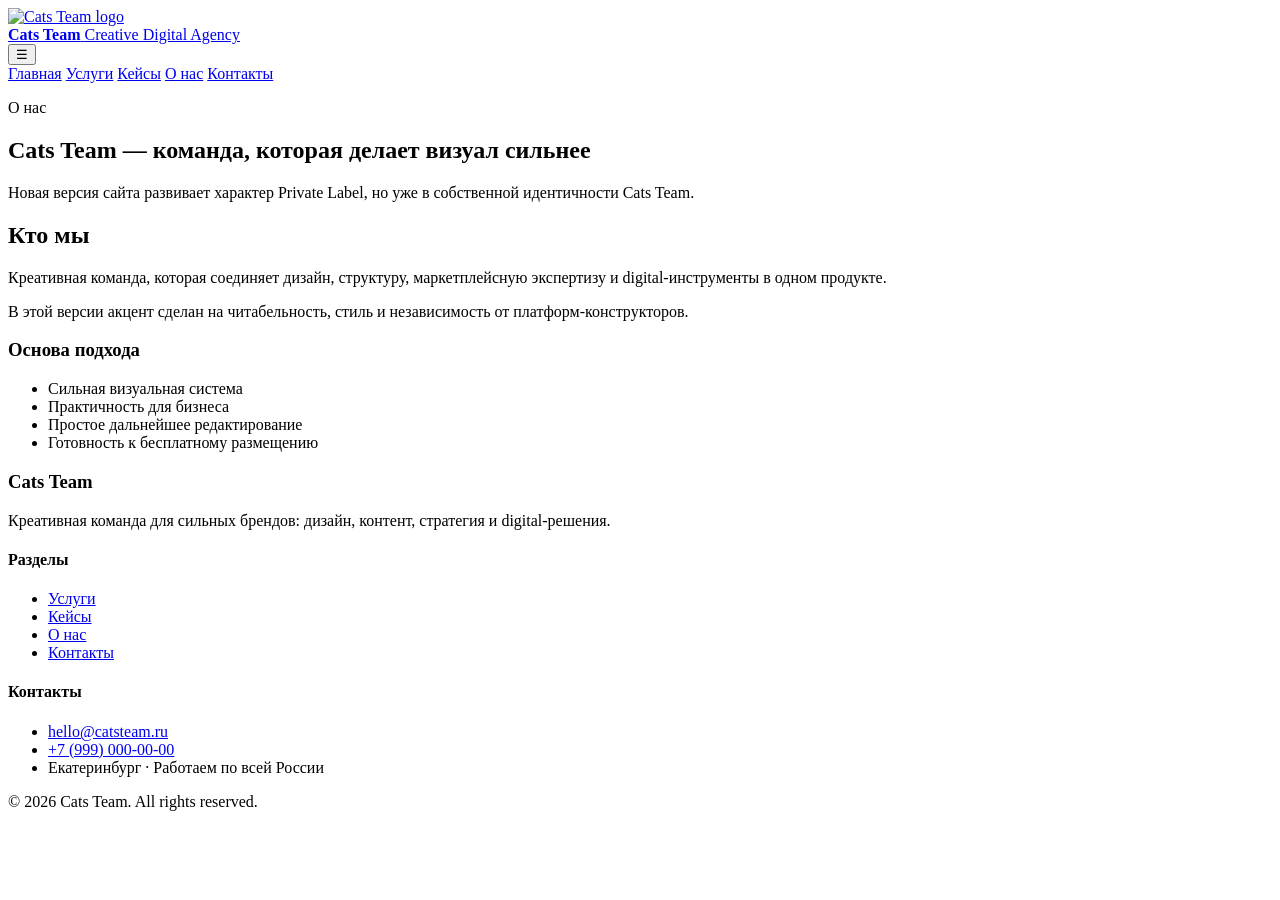
==== about.html @ 74c3e42e "Add files via upload" ====
<!doctype html>
<html lang="ru">
<head>
  <meta charset="UTF-8">
  <meta name="viewport" content="width=device-width, initial-scale=1">
  <title>О нас — Cats Team</title>
  <meta name="description" content="О команде Cats Team.">
  <meta name="theme-color" content="#1b1d20">
  <link rel="stylesheet" href="css/styles.css">
</head>
<body><header class="site-header">
  <div class="container header-row">
    <a class="brand" href="index.html">
      <img src="assets/cats-team-logo.png" alt="Cats Team logo">
      <div class="brand-text">
        <strong>Cats Team</strong>
        <span>Creative Digital Agency</span>
      </div>
    </a>
    <button class="menu-toggle" aria-label="Открыть меню" aria-expanded="false">☰</button>
    <nav class="site-nav">
      <a href="index.html">Главная</a>
      <a href="services.html">Услуги</a>
      <a href="cases.html">Кейсы</a>
      <a href="about.html">О нас</a>
      <a href="contacts.html">Контакты</a>
    </nav>
  </div>
</header>
<main class="inner-page">
  <section class="page-hero"><div class="container"><p class="eyebrow">О нас</p><h1>Cats Team — команда, которая делает визуал сильнее</h1><p class="lead narrow">Новая версия сайта развивает характер Private Label, но уже в собственной идентичности Cats Team.</p></div></section>
  <section class="section"><div class="container two-col about-grid">
    <div><h2>Кто мы</h2><p>Креативная команда, которая соединяет дизайн, структуру, маркетплейсную экспертизу и digital-инструменты в одном продукте.</p><p>В этой версии акцент сделан на читабельность, стиль и независимость от платформ-конструкторов.</p></div>
    <div class="glass note-box"><h3>Основа подхода</h3><ul><li>Сильная визуальная система</li><li>Практичность для бизнеса</li><li>Простое дальнейшее редактирование</li><li>Готовность к бесплатному размещению</li></ul></div>
  </div></section>
</main>
<footer class="site-footer">
  <div class="container footer-grid">
    <div>
      <h3>Cats Team</h3>
      <p>Креативная команда для сильных брендов: дизайн, контент, стратегия и digital-решения.</p>
    </div>
    <div>
      <h4>Разделы</h4>
      <ul>
        <li><a href="services.html">Услуги</a></li>
        <li><a href="cases.html">Кейсы</a></li>
        <li><a href="about.html">О нас</a></li>
        <li><a href="contacts.html">Контакты</a></li>
      </ul>
    </div>
    <div>
      <h4>Контакты</h4>
      <ul>
        <li><a href="mailto:hello@catsteam.ru">hello@catsteam.ru</a></li>
        <li><a href="tel:+79990000000">+7 (999) 000-00-00</a></li>
        <li>Екатеринбург · Работаем по всей России</li>
      </ul>
    </div>
  </div>
  <div class="container footer-bottom">© 2026 Cats Team. All rights reserved.</div>
</footer><script src="js/site.js"></script>
</body>
</html>
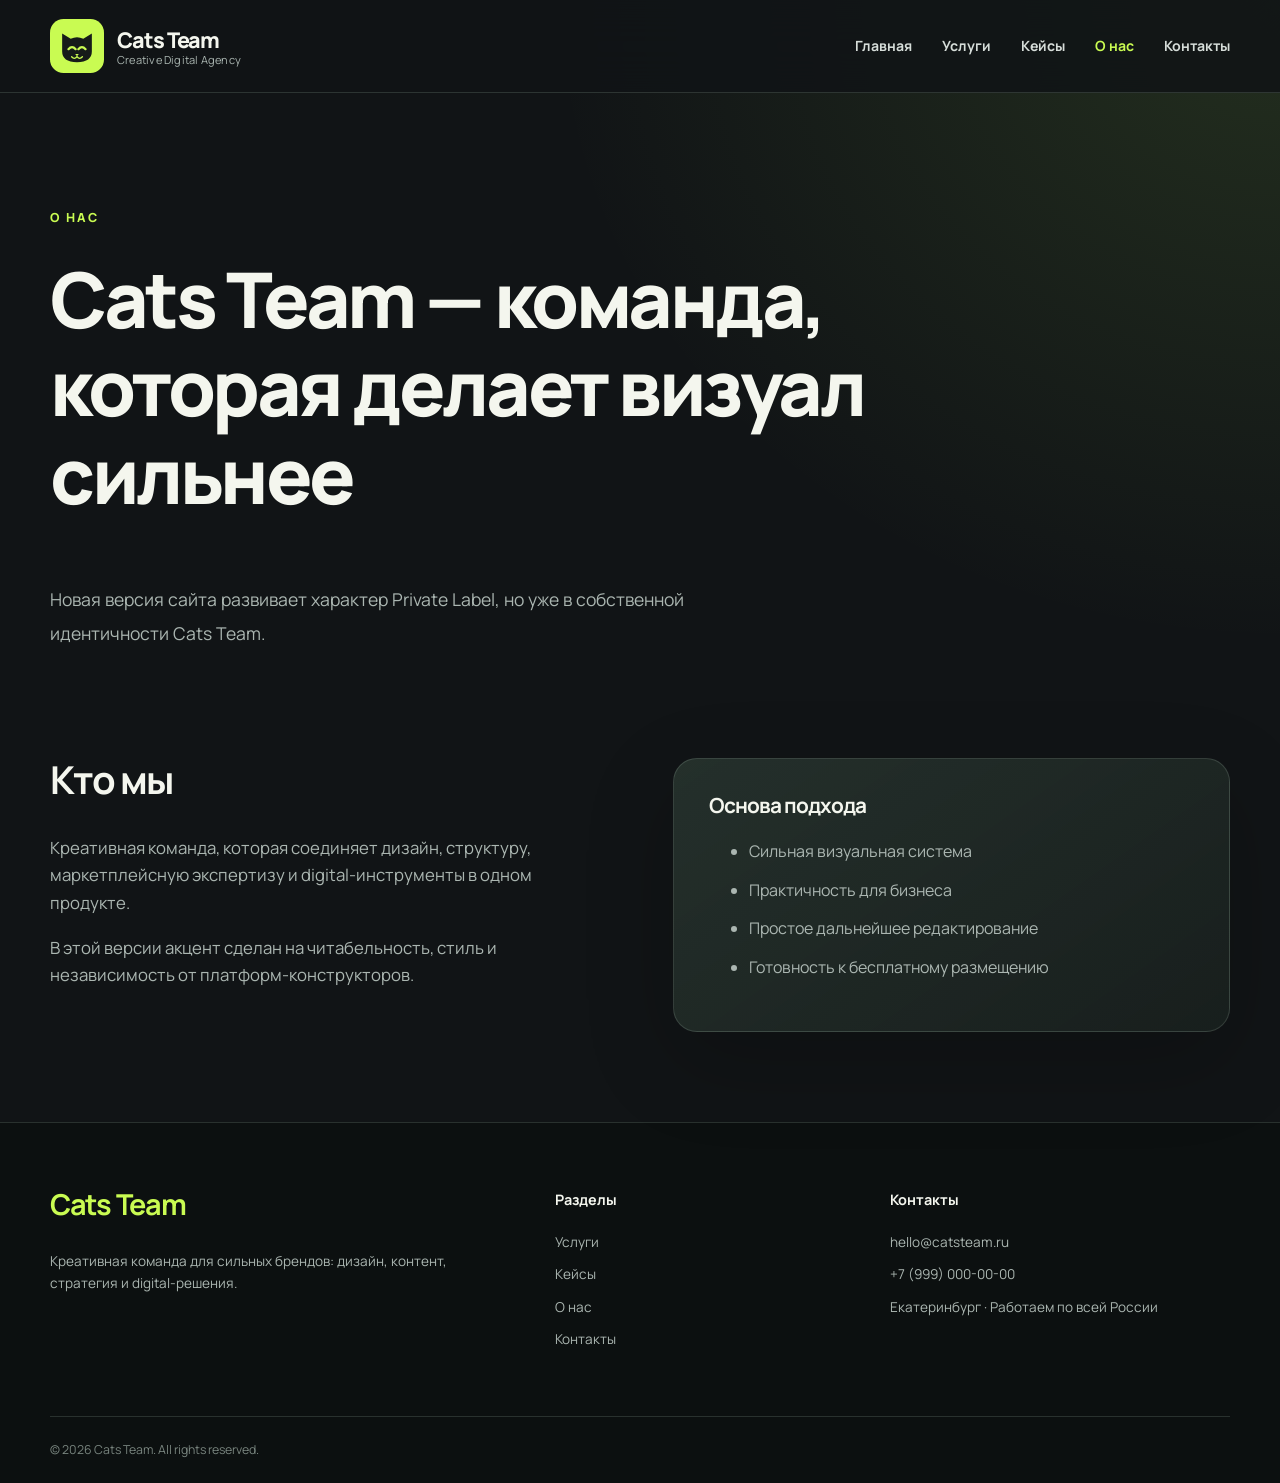
==== commit e7720edd: "Fix missing logo asset reference on about.html" ====
--- a/about.html
+++ b/about.html
@@ -11,7 +11,7 @@
 <body><header class="site-header">
   <div class="container header-row">
     <a class="brand" href="index.html">
-      <img src="assets/cats-team-logo.png" alt="Cats Team logo">
+      <img src="assets/cats-team-logo.svg" alt="Cats Team logo">
       <div class="brand-text">
         <strong>Cats Team</strong>
         <span>Creative Digital Agency</span>
--- a/css/styles.css
+++ b/css/styles.css
@@ -0,0 +1,11 @@
+@import url('https://fonts.googleapis.com/css2?family=Manrope:wght@400;500;600;700;800&display=swap');
+:root{--bg:#111416;--bg2:#191e1e;--panel:#212828;--line:rgba(215,245,226,.14);--lime:#c9fb52;--white:#f4f6ee;--muted:#abb6b1;--radius:24px}
+*{box-sizing:border-box}html{scroll-behavior:smooth}body{margin:0;color:var(--white);background:var(--bg);font-family:Manrope,Arial,sans-serif;line-height:1.65}body:before{content:"";position:absolute;z-index:-1;top:0;right:0;width:62vw;height:700px;pointer-events:none;background:radial-gradient(ellipse at top right,rgba(158,228,89,.13),transparent 65%)}
+a{color:inherit;text-decoration:none}button{font:inherit}img{max-width:100%;display:block}.container{width:min(1180px,calc(100% - 48px));margin-inline:auto}h1,h2,h3,h4,p{margin-top:0}h1,h2,h3{line-height:1.15;letter-spacing:-.045em}h1{font-size:clamp(3rem,6vw,5.75rem);font-weight:800}h2{font-size:clamp(2rem,3.8vw,3.3rem)}h3{font-size:1.3rem}p{color:var(--muted)}
+.site-header{position:sticky;z-index:50;top:0;background:rgba(17,20,22,.87);backdrop-filter:blur(22px);border-bottom:1px solid var(--line)}.header-row{display:flex;align-items:center;justify-content:space-between;gap:24px;min-height:92px}.brand{display:flex;align-items:center;gap:13px;flex-shrink:0}.brand img{height:54px;width:54px;object-fit:contain}.brand-text{display:flex;flex-direction:column;line-height:1.25}.brand-text strong{font-size:1.35rem;font-weight:800;letter-spacing:-.05em}.brand-text span{font-size:.69rem;color:var(--muted);letter-spacing:.02em}.site-nav{display:flex;gap:30px;align-items:center}.site-nav a{font-size:.88rem;font-weight:700;color:#d6ddd9;transition:color .2s}.site-nav a:hover,.site-nav a[aria-current=page]{color:var(--lime)}.menu-toggle{display:none;color:var(--white);background:var(--panel);border:1px solid var(--line);border-radius:12px;padding:7px 14px;cursor:pointer}
+.hero{padding:125px 0 110px}.hero-grid{display:grid;grid-template-columns:minmax(0,1.15fr) minmax(310px,.85fr);align-items:center;gap:68px}.eyebrow{text-transform:uppercase;color:var(--lime);font-size:.78rem;font-weight:800;letter-spacing:.16em;margin-bottom:26px}.hero h1{max-width:760px;margin-bottom:28px}.hero h1 span{color:var(--lime)}.lead{font-size:1.1rem;max-width:680px;line-height:1.9}.hero-actions{display:flex;gap:12px;flex-wrap:wrap;margin-top:36px}.btn{display:inline-flex;align-items:center;justify-content:center;min-height:52px;border-radius:13px;padding:12px 24px;font-size:.86rem;font-weight:800;transition:transform .2s,background .2s}.btn:hover{transform:translateY(-2px)}.btn-primary{background:var(--lime);color:#121713}.btn-secondary{border:1px solid var(--line);background:rgba(255,255,255,.04)}.glass{background:linear-gradient(145deg,rgba(48,64,56,.64),rgba(25,32,30,.9));border:1px solid var(--line);box-shadow:0 30px 90px rgba(0,0,0,.2);border-radius:var(--radius)}.hero-card{padding:33px}.stat{position:relative;padding:22px 0 25px 65px;border-bottom:1px solid var(--line)}.stat:last-child{border:0;padding-bottom:8px}.stat span{position:absolute;left:0;top:24px;color:var(--lime);font-weight:800;font-size:.95rem}.stat strong{display:block;font-size:1.42rem;letter-spacing:-.04em}.stat p{font-size:.86rem;margin:7px 0 0}
+.section{padding:90px 0}.section-head{margin-bottom:38px}.section-head .eyebrow{margin-bottom:14px}.cards-grid{display:grid;grid-template-columns:repeat(4,minmax(0,1fr));gap:18px}.card,.case-card,.service-item{min-height:230px;padding:30px;background:var(--bg2);border:1px solid var(--line);border-radius:20px;transition:border-color .2s,transform .2s}.card:hover,.case-card:hover,.service-item:hover{border-color:rgba(201,251,82,.46);transform:translateY(-4px)}.card h3,.case-card h3{margin-bottom:16px}.card p,.case-card p{font-size:.9rem;margin:0}.band{background:#1c2420;border-block:1px solid var(--line)}.two-col{display:grid;grid-template-columns:1fr 1fr;gap:65px;align-items:start}.two-col p{font-size:1.05rem}.case-card{display:flex;flex-direction:column;justify-content:end;min-height:290px;background:linear-gradient(145deg,#293728,#1b2422)}.case-card span{font-size:.74rem;color:var(--lime);font-weight:800;text-transform:uppercase;letter-spacing:.12em;margin-bottom:auto}.case-card.large{min-height:340px}.section:has(.case-card) .cards-grid{grid-template-columns:repeat(3,minmax(0,1fr))}
+.site-footer{border-top:1px solid var(--line);background:#0c1010;padding-top:65px}.footer-grid{display:grid;grid-template-columns:1.6fr 1fr 1.2fr;gap:52px}.footer-grid h3{color:var(--lime);font-size:1.8rem}.footer-grid h4{font-size:.9rem}.footer-grid p,.footer-grid li{font-size:.85rem}.footer-grid ul{padding:0;margin:0;list-style:none}.footer-grid li{margin:10px 0;color:var(--muted)}.footer-grid a:hover{color:var(--lime)}.footer-bottom{border-top:1px solid var(--line);margin-top:55px;padding:23px 0;color:#78847e;font-size:.77rem}
+.page-hero{padding:115px 0 60px}.page-hero h1{max-width:1050px}.narrow{max-width:710px}.inner-page .section{padding-top:30px;min-height:330px}.service-list{display:grid;grid-template-columns:repeat(3,1fr);gap:18px}.service-item{min-height:200px}.service-item h2{font-size:1.5rem}.about-grid h2{font-size:2.4rem}.note-box{padding:35px}.note-box li{margin:12px 0;color:var(--muted)}.contact-grid{display:grid;grid-template-columns:1fr 1fr;gap:20px}.contact-box{padding:38px}.contact-box h2{font-size:2rem}
+@media(max-width:1000px){.hero-grid{gap:35px}.cards-grid{grid-template-columns:repeat(2,1fr)}.section:has(.case-card) .cards-grid,.service-list{grid-template-columns:repeat(2,1fr)}}@media(max-width:720px){.container{width:min(100% - 32px,1180px)}.header-row{min-height:76px}.brand img{width:45px;height:45px}.menu-toggle{display:block}.site-nav{display:none;position:absolute;top:75px;left:0;right:0;flex-direction:column;align-items:stretch;gap:0;padding:12px 16px 20px;background:#151a19;border-bottom:1px solid var(--line)}.site-nav.is-open{display:flex}.site-nav a{padding:12px 8px}.hero{padding:65px 0}.hero-grid,.two-col,.footer-grid,.contact-grid{grid-template-columns:1fr;gap:28px}.hero h1{font-size:clamp(2.75rem,10vw,4.4rem)}.hero-card{padding:24px}.section{padding:55px 0}.cards-grid,.section:has(.case-card) .cards-grid,.service-list{grid-template-columns:1fr}.card,.case-card{min-height:195px}.page-hero{padding:65px 0 30px}.footer-grid{gap:30px}.footer-bottom{margin-top:32px}}
+@media(prefers-reduced-motion:reduce){*,*:before,*:after{scroll-behavior:auto!important;transition:none!important}}
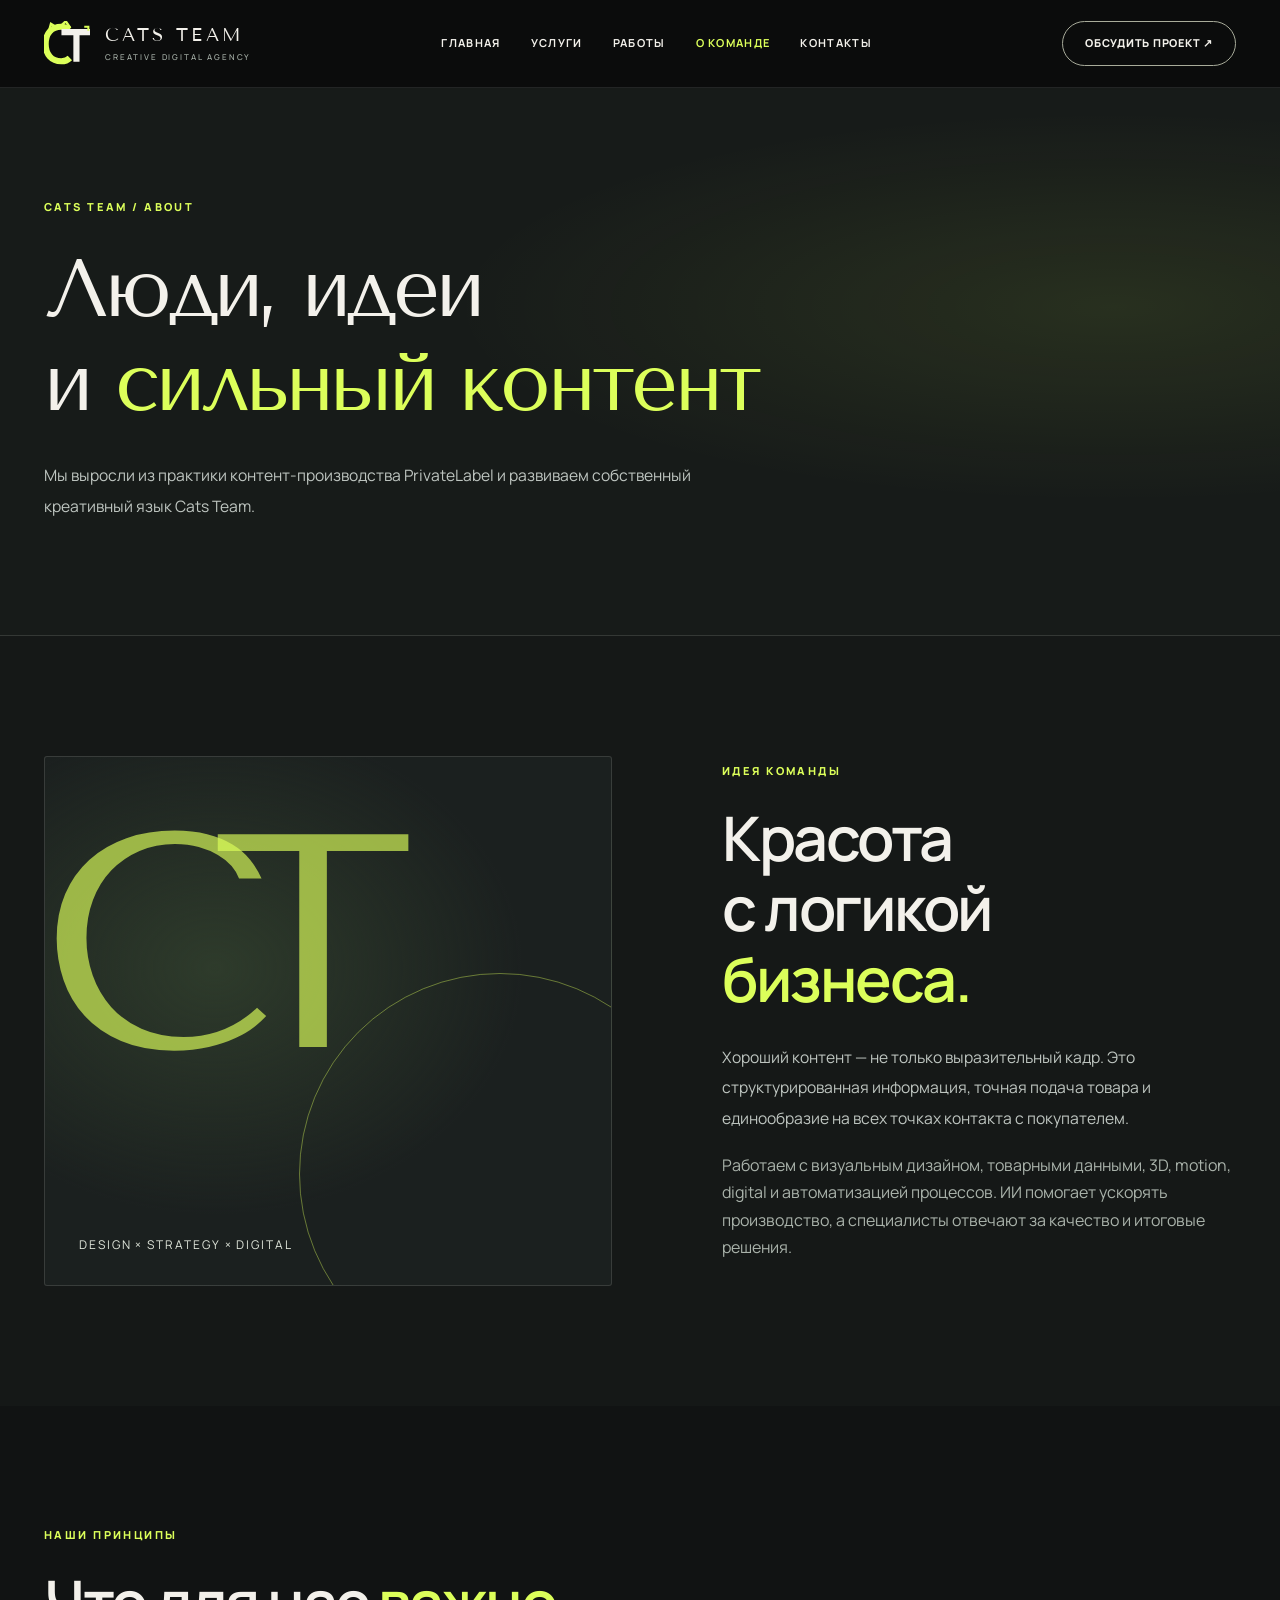
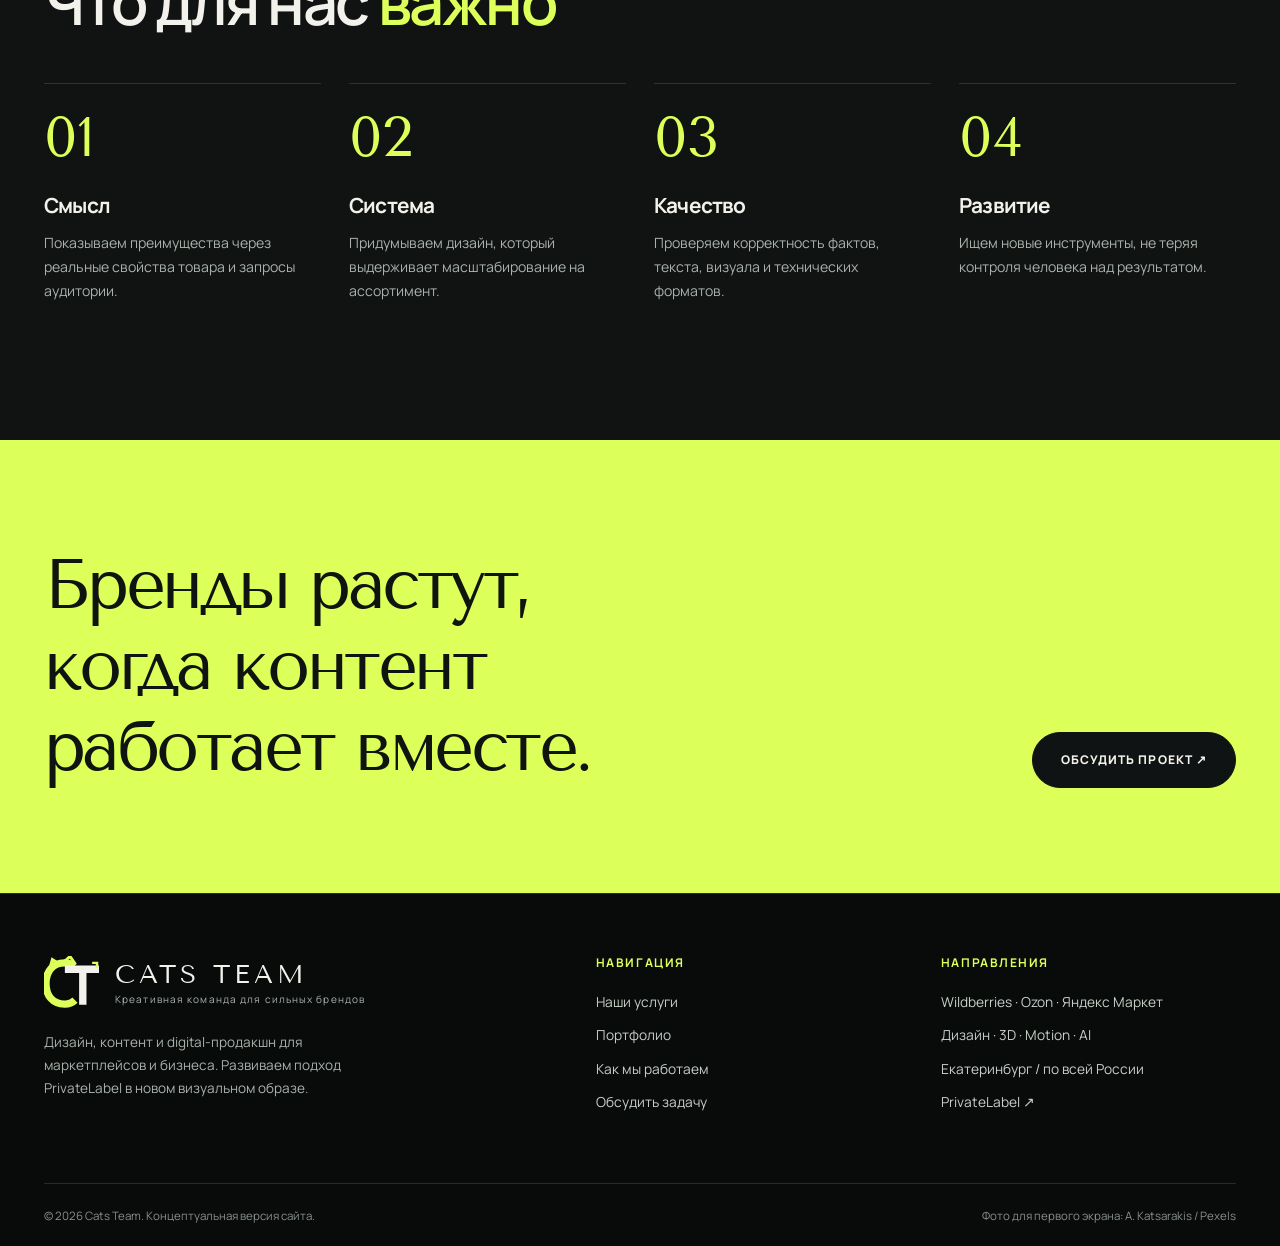
==== commit a72fff48: "Expand Cats Team site: about.html with full services and portfolio" ====
--- a/about.html
+++ b/about.html
@@ -1,64 +1,22 @@
 <!doctype html>
-<html lang="ru">
-<head>
-  <meta charset="UTF-8">
-  <meta name="viewport" content="width=device-width, initial-scale=1">
-  <title>О нас — Cats Team</title>
-  <meta name="description" content="О команде Cats Team.">
-  <meta name="theme-color" content="#1b1d20">
-  <link rel="stylesheet" href="css/styles.css">
-</head>
-<body><header class="site-header">
-  <div class="container header-row">
-    <a class="brand" href="index.html">
-      <img src="assets/cats-team-logo.svg" alt="Cats Team logo">
-      <div class="brand-text">
-        <strong>Cats Team</strong>
-        <span>Creative Digital Agency</span>
-      </div>
-    </a>
-    <button class="menu-toggle" aria-label="Открыть меню" aria-expanded="false">☰</button>
-    <nav class="site-nav">
-      <a href="index.html">Главная</a>
-      <a href="services.html">Услуги</a>
-      <a href="cases.html">Кейсы</a>
-      <a href="about.html">О нас</a>
-      <a href="contacts.html">Контакты</a>
-    </nav>
-  </div>
-</header>
-<main class="inner-page">
-  <section class="page-hero"><div class="container"><p class="eyebrow">О нас</p><h1>Cats Team — команда, которая делает визуал сильнее</h1><p class="lead narrow">Новая версия сайта развивает характер Private Label, но уже в собственной идентичности Cats Team.</p></div></section>
-  <section class="section"><div class="container two-col about-grid">
-    <div><h2>Кто мы</h2><p>Креативная команда, которая соединяет дизайн, структуру, маркетплейсную экспертизу и digital-инструменты в одном продукте.</p><p>В этой версии акцент сделан на читабельность, стиль и независимость от платформ-конструкторов.</p></div>
-    <div class="glass note-box"><h3>Основа подхода</h3><ul><li>Сильная визуальная система</li><li>Практичность для бизнеса</li><li>Простое дальнейшее редактирование</li><li>Готовность к бесплатному размещению</li></ul></div>
-  </div></section>
-</main>
-<footer class="site-footer">
-  <div class="container footer-grid">
-    <div>
-      <h3>Cats Team</h3>
-      <p>Креативная команда для сильных брендов: дизайн, контент, стратегия и digital-решения.</p>
-    </div>
-    <div>
-      <h4>Разделы</h4>
-      <ul>
-        <li><a href="services.html">Услуги</a></li>
-        <li><a href="cases.html">Кейсы</a></li>
-        <li><a href="about.html">О нас</a></li>
-        <li><a href="contacts.html">Контакты</a></li>
-      </ul>
-    </div>
-    <div>
-      <h4>Контакты</h4>
-      <ul>
-        <li><a href="mailto:hello@catsteam.ru">hello@catsteam.ru</a></li>
-        <li><a href="tel:+79990000000">+7 (999) 000-00-00</a></li>
-        <li>Екатеринбург · Работаем по всей России</li>
-      </ul>
-    </div>
-  </div>
-  <div class="container footer-bottom">© 2026 Cats Team. All rights reserved.</div>
-</footer><script src="js/site.js"></script>
-</body>
-</html>+<html lang="ru"><head>
+<meta charset="UTF-8"><meta name="viewport" content="width=device-width, initial-scale=1">
+<title>О команде — Cats Team</title><meta name="description" content="Cats Team — креативная команда, развивающая опыт PrivateLabel в дизайне, digital и контент-производстве.">
+<meta name="theme-color" content="#111313"><meta property="og:type" content="website">
+<link rel="icon" href="assets/ct-favicon.svg" type="image/svg+xml"><link rel="stylesheet" href="css/styles.css?v=3">
+</head><body>
+<a class="skip-link" href="#main">К основному содержимому</a>
+<header class="site-header"><div class="container header-inner">
+<a class="brand" href="index.html" aria-label="Cats Team — на главную"><img src="assets/ct-mark.svg" alt=""><span class="brand-word">Cats Team<small>Creative Digital Agency</small></span></a>
+<nav class="site-nav" aria-label="Главное меню"><a href="index.html">Главная</a><a href="services.html">Услуги</a><a href="cases.html">Работы</a><a href="about.html" aria-current="page">О команде</a><a href="contacts.html">Контакты</a></nav>
+<a class="header-contact" href="contacts.html#brief">Обсудить проект ↗</a>
+<button class="menu-toggle" type="button" aria-label="Открыть меню" aria-expanded="false">☰</button>
+</div></header>
+<main id="main" class="inner-page"><section class="page-hero"><div class="container"><p class="eyebrow">Cats Team / About</p><h1>Люди, идеи<br>и <span class="text-lime">сильный контент</span></h1><p class="lead">Мы выросли из практики контент-производства PrivateLabel и развиваем собственный креативный язык Cats Team.</p></div></section><section class="section intro"><div class="container intro-grid"><div class="intro-visual"><div class="intro-monogram">CT</div><div class="stamp">Design × Strategy × Digital</div></div><div><p class="eyebrow">Идея команды</p><h2>Красота<br>с логикой<br><span class="text-lime">бизнеса.</span></h2><p class="lead">Хороший контент — не только выразительный кадр. Это структурированная информация, точная подача товара и единообразие на всех точках контакта с покупателем.</p><p>Работаем с визуальным дизайном, товарными данными, 3D, motion, digital и автоматизацией процессов. ИИ помогает ускорять производство, а специалисты отвечают за качество и итоговые решения.</p></div></div></section><section class="section"><div class="container"><p class="eyebrow">Наши принципы</p><h2 style="margin-bottom:45px">Что для нас <span class="text-lime">важно</span></h2><div class="process-grid"><div class="process-step"><span class="step-no">01</span><h3>Смысл</h3><p>Показываем преимущества через реальные свойства товара и запросы аудитории.</p></div><div class="process-step"><span class="step-no">02</span><h3>Система</h3><p>Придумываем дизайн, который выдерживает масштабирование на ассортимент.</p></div><div class="process-step"><span class="step-no">03</span><h3>Качество</h3><p>Проверяем корректность фактов, текста, визуала и технических форматов.</p></div><div class="process-step"><span class="step-no">04</span><h3>Развитие</h3><p>Ищем новые инструменты, не теряя контроля человека над результатом.</p></div></div></div></section><section class="quote-band"><div class="container"><div><h2>Бренды растут,<br>когда контент<br>работает вместе.</h2></div><div><a class="btn btn-dark" href="contacts.html#brief">Обсудить проект ↗</a></div></div></section></main>
+<footer class="site-footer"><div class="container">
+<div class="footer-grid">
+<div><a class="footer-brand" href="index.html"><img src="assets/ct-mark.svg" alt=""><span><strong>Cats Team</strong><small>Креативная команда для сильных брендов</small></span></a><p>Дизайн, контент и digital-продакшн для маркетплейсов и бизнеса. Развиваем подход PrivateLabel в новом визуальном образе.</p></div>
+<div><h4>Навигация</h4><ul><li><a href="services.html">Наши услуги</a></li><li><a href="cases.html">Портфолио</a></li><li><a href="about.html">Как мы работаем</a></li><li><a href="contacts.html#brief">Обсудить задачу</a></li></ul></div>
+<div><h4>Направления</h4><ul><li>Wildberries · Ozon · Яндекс Маркет</li><li>Дизайн · 3D · Motion · AI</li><li>Екатеринбург / по всей России</li><li><a href="https://privatelabel.ru/" target="_blank" rel="noopener noreferrer">PrivateLabel ↗</a></li></ul></div>
+</div><div class="footer-bottom"><span>© 2026 Cats Team. Концептуальная версия сайта.</span><span>Фото для первого экрана: <a href="https://www.pexels.com/photo/portrait-of-a-black-cat-9304589/" target="_blank" rel="noopener noreferrer">A. Katsarakis / Pexels</a></span></div>
+</div></footer><script src="js/site.js?v=3" defer></script></body></html>
--- a/css/styles.css
+++ b/css/styles.css
@@ -1,11 +1,18 @@
-@import url('https://fonts.googleapis.com/css2?family=Manrope:wght@400;500;600;700;800&display=swap');
-:root{--bg:#111416;--bg2:#191e1e;--panel:#212828;--line:rgba(215,245,226,.14);--lime:#c9fb52;--white:#f4f6ee;--muted:#abb6b1;--radius:24px}
-*{box-sizing:border-box}html{scroll-behavior:smooth}body{margin:0;color:var(--white);background:var(--bg);font-family:Manrope,Arial,sans-serif;line-height:1.65}body:before{content:"";position:absolute;z-index:-1;top:0;right:0;width:62vw;height:700px;pointer-events:none;background:radial-gradient(ellipse at top right,rgba(158,228,89,.13),transparent 65%)}
-a{color:inherit;text-decoration:none}button{font:inherit}img{max-width:100%;display:block}.container{width:min(1180px,calc(100% - 48px));margin-inline:auto}h1,h2,h3,h4,p{margin-top:0}h1,h2,h3{line-height:1.15;letter-spacing:-.045em}h1{font-size:clamp(3rem,6vw,5.75rem);font-weight:800}h2{font-size:clamp(2rem,3.8vw,3.3rem)}h3{font-size:1.3rem}p{color:var(--muted)}
-.site-header{position:sticky;z-index:50;top:0;background:rgba(17,20,22,.87);backdrop-filter:blur(22px);border-bottom:1px solid var(--line)}.header-row{display:flex;align-items:center;justify-content:space-between;gap:24px;min-height:92px}.brand{display:flex;align-items:center;gap:13px;flex-shrink:0}.brand img{height:54px;width:54px;object-fit:contain}.brand-text{display:flex;flex-direction:column;line-height:1.25}.brand-text strong{font-size:1.35rem;font-weight:800;letter-spacing:-.05em}.brand-text span{font-size:.69rem;color:var(--muted);letter-spacing:.02em}.site-nav{display:flex;gap:30px;align-items:center}.site-nav a{font-size:.88rem;font-weight:700;color:#d6ddd9;transition:color .2s}.site-nav a:hover,.site-nav a[aria-current=page]{color:var(--lime)}.menu-toggle{display:none;color:var(--white);background:var(--panel);border:1px solid var(--line);border-radius:12px;padding:7px 14px;cursor:pointer}
-.hero{padding:125px 0 110px}.hero-grid{display:grid;grid-template-columns:minmax(0,1.15fr) minmax(310px,.85fr);align-items:center;gap:68px}.eyebrow{text-transform:uppercase;color:var(--lime);font-size:.78rem;font-weight:800;letter-spacing:.16em;margin-bottom:26px}.hero h1{max-width:760px;margin-bottom:28px}.hero h1 span{color:var(--lime)}.lead{font-size:1.1rem;max-width:680px;line-height:1.9}.hero-actions{display:flex;gap:12px;flex-wrap:wrap;margin-top:36px}.btn{display:inline-flex;align-items:center;justify-content:center;min-height:52px;border-radius:13px;padding:12px 24px;font-size:.86rem;font-weight:800;transition:transform .2s,background .2s}.btn:hover{transform:translateY(-2px)}.btn-primary{background:var(--lime);color:#121713}.btn-secondary{border:1px solid var(--line);background:rgba(255,255,255,.04)}.glass{background:linear-gradient(145deg,rgba(48,64,56,.64),rgba(25,32,30,.9));border:1px solid var(--line);box-shadow:0 30px 90px rgba(0,0,0,.2);border-radius:var(--radius)}.hero-card{padding:33px}.stat{position:relative;padding:22px 0 25px 65px;border-bottom:1px solid var(--line)}.stat:last-child{border:0;padding-bottom:8px}.stat span{position:absolute;left:0;top:24px;color:var(--lime);font-weight:800;font-size:.95rem}.stat strong{display:block;font-size:1.42rem;letter-spacing:-.04em}.stat p{font-size:.86rem;margin:7px 0 0}
-.section{padding:90px 0}.section-head{margin-bottom:38px}.section-head .eyebrow{margin-bottom:14px}.cards-grid{display:grid;grid-template-columns:repeat(4,minmax(0,1fr));gap:18px}.card,.case-card,.service-item{min-height:230px;padding:30px;background:var(--bg2);border:1px solid var(--line);border-radius:20px;transition:border-color .2s,transform .2s}.card:hover,.case-card:hover,.service-item:hover{border-color:rgba(201,251,82,.46);transform:translateY(-4px)}.card h3,.case-card h3{margin-bottom:16px}.card p,.case-card p{font-size:.9rem;margin:0}.band{background:#1c2420;border-block:1px solid var(--line)}.two-col{display:grid;grid-template-columns:1fr 1fr;gap:65px;align-items:start}.two-col p{font-size:1.05rem}.case-card{display:flex;flex-direction:column;justify-content:end;min-height:290px;background:linear-gradient(145deg,#293728,#1b2422)}.case-card span{font-size:.74rem;color:var(--lime);font-weight:800;text-transform:uppercase;letter-spacing:.12em;margin-bottom:auto}.case-card.large{min-height:340px}.section:has(.case-card) .cards-grid{grid-template-columns:repeat(3,minmax(0,1fr))}
-.site-footer{border-top:1px solid var(--line);background:#0c1010;padding-top:65px}.footer-grid{display:grid;grid-template-columns:1.6fr 1fr 1.2fr;gap:52px}.footer-grid h3{color:var(--lime);font-size:1.8rem}.footer-grid h4{font-size:.9rem}.footer-grid p,.footer-grid li{font-size:.85rem}.footer-grid ul{padding:0;margin:0;list-style:none}.footer-grid li{margin:10px 0;color:var(--muted)}.footer-grid a:hover{color:var(--lime)}.footer-bottom{border-top:1px solid var(--line);margin-top:55px;padding:23px 0;color:#78847e;font-size:.77rem}
-.page-hero{padding:115px 0 60px}.page-hero h1{max-width:1050px}.narrow{max-width:710px}.inner-page .section{padding-top:30px;min-height:330px}.service-list{display:grid;grid-template-columns:repeat(3,1fr);gap:18px}.service-item{min-height:200px}.service-item h2{font-size:1.5rem}.about-grid h2{font-size:2.4rem}.note-box{padding:35px}.note-box li{margin:12px 0;color:var(--muted)}.contact-grid{display:grid;grid-template-columns:1fr 1fr;gap:20px}.contact-box{padding:38px}.contact-box h2{font-size:2rem}
-@media(max-width:1000px){.hero-grid{gap:35px}.cards-grid{grid-template-columns:repeat(2,1fr)}.section:has(.case-card) .cards-grid,.service-list{grid-template-columns:repeat(2,1fr)}}@media(max-width:720px){.container{width:min(100% - 32px,1180px)}.header-row{min-height:76px}.brand img{width:45px;height:45px}.menu-toggle{display:block}.site-nav{display:none;position:absolute;top:75px;left:0;right:0;flex-direction:column;align-items:stretch;gap:0;padding:12px 16px 20px;background:#151a19;border-bottom:1px solid var(--line)}.site-nav.is-open{display:flex}.site-nav a{padding:12px 8px}.hero{padding:65px 0}.hero-grid,.two-col,.footer-grid,.contact-grid{grid-template-columns:1fr;gap:28px}.hero h1{font-size:clamp(2.75rem,10vw,4.4rem)}.hero-card{padding:24px}.section{padding:55px 0}.cards-grid,.section:has(.case-card) .cards-grid,.service-list{grid-template-columns:1fr}.card,.case-card{min-height:195px}.page-hero{padding:65px 0 30px}.footer-grid{gap:30px}.footer-bottom{margin-top:32px}}
-@media(prefers-reduced-motion:reduce){*,*:before,*:after{scroll-behavior:auto!important;transition:none!important}}
+
+@import url('https://fonts.googleapis.com/css2?family=Manrope:wght@400;500;600;700;800&family=Tenor+Sans&display=swap');
+:root{--bg:#111313;--bg-deep:#090b0b;--bg-soft:#1a1d1c;--panel:#1d2220;--panel2:#242a27;--text:#f3f1eb;--muted:#a9b2aa;--lime:#dcff5a;--warm:#d5c3a5;--border:rgba(243,241,235,.13);--wide:1330px;--radius:20px}
+*{box-sizing:border-box}html{scroll-behavior:smooth}body{margin:0;background:var(--bg);color:var(--text);font:400 16px/1.7 Manrope,Arial,sans-serif;-webkit-font-smoothing:antialiased}body.lock-scroll{overflow:hidden}a{color:inherit;text-decoration:none}button,input,textarea,select{font:inherit}button{cursor:pointer}img,svg{max-width:100%}img{display:block}p{margin:0 0 1.2em;color:var(--muted)}h1,h2,h3,h4{margin:0;line-height:1.15}h1,h2,h3{letter-spacing:-.04em}h2{font-size:clamp(2.4rem,4.8vw,5.15rem);font-weight:600}h3{font-size:1.3rem}strong{font-weight:800}::selection{background:var(--lime);color:var(--bg)}:focus-visible{outline:2px solid var(--lime);outline-offset:4px}.container{width:min(var(--wide),calc(100% - 88px));margin:0 auto}.skip-link{position:absolute;z-index:999;left:15px;top:-100px;background:var(--lime);color:#000;padding:12px}.skip-link:focus{top:15px}.sr-only{position:absolute;width:1px;height:1px;padding:0;margin:-1px;overflow:hidden;clip:rect(0,0,0,0);white-space:nowrap;border:0}
+.site-header{height:88px;position:fixed;z-index:110;top:0;left:0;right:0;background:rgba(10,12,12,.74);border-bottom:1px solid rgba(255,255,255,.1);backdrop-filter:blur(20px)}.site-header.scrolled{background:rgba(10,12,12,.95)}.header-inner{display:flex;justify-content:space-between;gap:20px;align-items:center;height:100%}.brand{display:flex;align-items:center;gap:15px;min-width:185px}.brand img{width:46px;height:46px;object-fit:contain}.brand-word{font-family:'Tenor Sans',sans-serif;text-transform:uppercase;font-size:1.12rem;letter-spacing:.19em;line-height:1.2}.brand-word small{display:block;font:500 .5rem/1.4 Manrope,sans-serif;letter-spacing:.23em;color:var(--muted);margin-top:5px}.site-nav{display:flex;align-items:center;gap:30px}.site-nav a{font-weight:700;font-size:.69rem;text-transform:uppercase;letter-spacing:.12em;transition:color .2s}.site-nav a:hover,.site-nav a[aria-current=page]{color:var(--lime)}.header-contact{display:inline-flex;border:1px solid #a8ab9a;padding:12px 22px;border-radius:999px;align-items:center;justify-content:center;font-weight:800;font-size:.68rem;letter-spacing:.07em;text-transform:uppercase;white-space:nowrap}.header-contact:hover{background:var(--lime);color:#141714;border-color:var(--lime)}.menu-toggle{display:none;background:none;color:var(--text);border:1px solid var(--border);border-radius:50%;width:46px;height:46px;font-size:1.2rem;align-items:center;justify-content:center}
+.eyebrow,.overline{color:var(--lime);text-transform:uppercase;letter-spacing:.22em;font-size:.69rem;font-weight:800}.eyebrow{margin:0 0 22px}.lead{font-size:clamp(.98rem,1.2vw,1.2rem);line-height:1.95;color:#bec5c0}.serif-accent{font-family:'Tenor Sans',sans-serif;font-weight:400;letter-spacing:-.055em}.text-lime{color:var(--lime)}.text-warm{color:var(--warm)}.line{height:1px;background:var(--border)}.btn{border:1px solid transparent;border-radius:999px;display:inline-flex;gap:25px;justify-content:center;align-items:center;min-height:56px;padding:0 28px;font-size:.75rem;text-transform:uppercase;letter-spacing:.09em;font-weight:800;transition:transform .2s,background .2s,color .2s,border-color .2s;white-space:nowrap}.btn:hover{transform:translateY(-2px)}.btn-primary{background:var(--lime);color:#151717}.btn-primary:hover{background:#ecffa1}.btn-outline{border-color:rgba(255,255,255,.4);color:var(--text)}.btn-outline:hover{border-color:var(--lime);color:var(--lime)}.btn-dark{background:#101313;color:#f3f1eb}.arrow{font-size:1.2em}.section{padding:120px 0}.section-title-row{display:flex;justify-content:space-between;align-items:end;gap:35px;margin-bottom:52px}.section-title-row h2{max-width:830px}.section-title-row .section-text{max-width:335px;margin-bottom:0}.section-link{display:inline-flex;align-items:center;gap:20px;border-bottom:1px solid var(--lime);padding:0 0 9px;color:var(--lime);text-transform:uppercase;font-size:.72rem;letter-spacing:.1em;font-weight:800}
+.hero{min-height:790px;height:min(950px,100svh);position:relative;display:flex;align-items:center;overflow:hidden;background:linear-gradient(95deg,#090b0b 10%,#0c0e0d 50%,#111713 100%)}.hero-image{position:absolute;inset:0 0 0 39%;background-image:url('https://images.pexels.com/photos/9304589/pexels-photo-9304589.jpeg?auto=compress&cs=tinysrgb&w=1600');background-position:center 36%;background-size:cover;filter:grayscale(.75) contrast(1.08) brightness(.76);opacity:.79;transition:transform 1s ease}.hero:after{content:"";position:absolute;inset:0;background:linear-gradient(90deg,#0a0c0c 0%,#0a0c0c 32%,rgba(10,12,12,.69) 51%,rgba(10,12,12,.06) 83%),linear-gradient(0deg,#0c0e0e 0%,transparent 25%,rgba(0,0,0,.1) 78%);pointer-events:none}.hero-glow{position:absolute;right:10%;top:22%;width:440px;height:440px;border-radius:50%;background:rgba(208,242,76,.06);filter:blur(80px);z-index:1}.hero-content{position:relative;z-index:2;padding-top:90px;padding-bottom:60px;width:100%}.hero-copy{max-width:740px}.hero h1{font-family:'Tenor Sans',sans-serif;font-weight:400;font-size:clamp(3.6rem,6.1vw,6.75rem);line-height:1.17;letter-spacing:-.038em;text-transform:uppercase;margin-bottom:31px}.hero .lead{max-width:555px;color:#d7d8d2}.hero .btn-row{display:flex;gap:14px;flex-wrap:wrap;margin-top:32px}.hero-meta{position:absolute;z-index:3;bottom:43px;left:max(44px,calc((100% - var(--wide))/2));right:max(44px,calc((100% - var(--wide))/2));display:flex;justify-content:space-between;align-items:end;gap:20px;border-top:1px solid rgba(255,255,255,.24);padding-top:25px}.hero-index,.hero-meta span{font-size:.67rem;color:#aab2ad;letter-spacing:.2em;text-transform:uppercase}.hero-index b{color:var(--lime);font-size:1.13rem}.hero-carousel-controls{display:flex;align-items:center;gap:11px}.circle-btn{background:rgba(10,12,12,.5);border:1px solid rgba(255,255,255,.35);width:45px;height:45px;border-radius:50%;color:var(--text);font-size:1.22rem;display:inline-flex;align-items:center;justify-content:center}.circle-btn:hover{background:var(--lime);color:var(--bg);border-color:var(--lime)}.hero-slide{display:none;animation:fadeIn .6s ease}.hero-slide.active{display:block}.hero-slide .eyebrow{margin-bottom:25px}.hero-slide p{max-width:530px}.hero-no-image .hero-image{opacity:.26}.hero-no-image .hero-glow{background:rgba(205,255,78,.3)}@keyframes fadeIn{from{opacity:.4;transform:translateY(16px)}to{opacity:1;transform:translateY(0)}}
+.ticker{background:var(--lime);color:#111713;overflow:hidden;white-space:nowrap}.ticker-inner{display:flex;align-items:center;gap:50px;width:max-content;padding:18px 0;animation:marquee 34s linear infinite}.ticker span{font-family:'Tenor Sans',sans-serif;font-size:.92rem;letter-spacing:.15em;white-space:nowrap}.ticker b{font-size:1.1rem}.ticker:hover .ticker-inner{animation-play-state:paused}@keyframes marquee{to{transform:translateX(-50%)}}
+.intro{background:#151817}.intro-grid{display:grid;grid-template-columns:1.05fr .95fr;gap:110px;align-items:center}.intro-visual{position:relative;min-height:530px;border:1px solid var(--border);background:radial-gradient(ellipse at 30% 40%,#2e3b2b,transparent 55%),#1b201f;border-radius:3px;overflow:hidden;padding:36px}.intro-visual:after{content:"";position:absolute;width:400px;height:400px;right:-90px;bottom:-90px;border:1px solid rgba(220,255,90,.4);border-radius:50%}.intro-monogram{position:relative;z-index:1;font-family:'Tenor Sans',sans-serif;font-size:clamp(9rem,24vw,19rem);letter-spacing:-.2em;line-height:1;color:rgba(220,255,90,.66);transform:translateX(-8%)}.intro-visual .stamp{position:absolute;bottom:30px;left:34px;max-width:300px;color:#e1e7dc;z-index:2;text-transform:uppercase;font-size:.75rem;letter-spacing:.16em}.intro-grid h2{margin-bottom:27px}.feature-list{margin-top:34px;display:grid;gap:20px}.feature-item{display:flex;gap:20px;align-items:flex-start;border-top:1px solid var(--border);padding-top:20px}.feature-item b{color:var(--lime);font-size:.8rem}.feature-item p{margin:0;color:#d4d8d1;font-size:.94rem}
+.services-grid{display:grid;grid-template-columns:repeat(3,1fr);gap:1px;background:var(--border);border:1px solid var(--border)}.service-card{padding:34px;min-height:295px;background:var(--bg);position:relative;display:flex;flex-direction:column;transition:background .25s}.service-card:hover{background:#242a24}.service-card .number{font-family:'Tenor Sans';font-size:.86rem;color:var(--lime);margin-bottom:55px}.service-card h3{font-size:1.55rem;font-weight:700;margin-bottom:12px;letter-spacing:-.03em}.service-card p{font-size:.89rem;line-height:1.75;max-width:300px}.service-card .corner{position:absolute;top:30px;right:29px;color:#a6b0aa;font-size:1.4rem}.service-card .tags{font-size:.64rem;color:#c3c8c0;letter-spacing:.11em;text-transform:uppercase;margin-top:auto;padding-top:18px}.service-card.featured{background:#dcff5a;color:#141714}.service-card.featured .number,.service-card.featured .corner,.service-card.featured p,.service-card.featured .tags{color:#303c2c}
+.work{background:#1a1e1c}.filterbar{display:flex;flex-wrap:wrap;gap:10px;margin-bottom:36px}.filter-btn{border:1px solid var(--border);border-radius:999px;padding:10px 18px;background:none;color:#c8d2c8;text-transform:uppercase;font-size:.68rem;font-weight:800;letter-spacing:.09em}.filter-btn.active,.filter-btn:hover{border-color:var(--lime);background:var(--lime);color:#151815}.work-grid{display:grid;grid-template-columns:repeat(3,1fr);gap:22px}.work-card{background:#111513;border:1px solid var(--border);transition:transform .25s,border-color .25s;overflow:hidden}.work-card:hover{transform:translateY(-5px);border-color:rgba(220,255,90,.65)}.work-card[hidden]{display:none}.work-cover{height:355px;position:relative;overflow:hidden;background:#313832;display:flex;align-items:center;justify-content:center}.work-cover:after{content:"";position:absolute;inset:0;background:linear-gradient(0deg,rgba(0,0,0,.28),transparent 58%)}.work-card:nth-child(2) .work-cover{background:#293137}.work-card:nth-child(3) .work-cover{background:#36372d}.work-card:nth-child(4) .work-cover{background:#24272b}.work-card:nth-child(5) .work-cover{background:#27392b}.work-card:nth-child(6) .work-cover{background:#272d30}.work-cover .visual-word{font-family:'Tenor Sans',sans-serif;font-size:clamp(3rem,5vw,5rem);color:#f6f7f1;line-height:1;text-align:center;letter-spacing:-.1em;text-transform:uppercase;z-index:1;text-shadow:0 8px 25px rgba(0,0,0,.3)}.work-cover .mock-circle{position:absolute;width:300px;height:300px;border:1px solid rgba(220,255,90,.35);border-radius:50%;transform:translate(24%,9%)}.work-cover .mock-circle:after{content:"";position:absolute;inset:28px;border:1px solid rgba(255,255,255,.15);border-radius:50%}.work-cover .visual-small{position:absolute;z-index:2;left:24px;top:23px;font-size:.65rem;text-transform:uppercase;letter-spacing:.17em;color:#fff}.work-card .work-info{padding:25px 26px 27px}.work-card .work-info h3{font-size:1.3rem}.work-card .work-info p{font-size:.85rem;margin:10px 0 0}.work-card .work-info small{display:block;color:var(--lime);letter-spacing:.14em;font-weight:800;text-transform:uppercase;font-size:.62rem;margin-bottom:10px}.work-card .cover-alt{background:radial-gradient(circle at 30% 70%,#b1ea65,#273c26 35%,#151e16 70%)}.work-card .cover-alt .visual-word{color:#e9ffbb}.work-card .cover-web{background:linear-gradient(145deg,#242c2a,#485b4e)}.work-card .cover-web .visual-word{font-size:3rem}.mock-product{position:absolute;width:165px;height:250px;top:65px;left:calc(50% - 82px);border-radius:10px 10px 25px 25px;box-shadow:26px 22px 55px rgba(0,0,0,.45),inset 8px 0 18px rgba(255,255,255,.13);background:linear-gradient(105deg,#29332d,#5b6b61 40%,#202924 70%);transform:rotate(-12deg)}.mock-product:before{content:"";position:absolute;left:44px;right:44px;top:-17px;height:25px;border-radius:6px 6px 0 0;background:#b4b8ad}.mock-product:after{content:"CATS";position:absolute;left:24px;right:24px;top:78px;border-top:1px solid #cafa5e;border-bottom:1px solid #cafa5e;text-align:center;font-size:1.6rem;letter-spacing:.18em;color:#d9ff98;font-family:'Tenor Sans';padding:8px 0}.mock-screen{position:absolute;width:78%;height:62%;background:#111715;box-shadow:20px 20px 55px #101411;border:12px solid #353d3a;border-radius:13px;transform:rotate(-7deg)}.mock-screen:before{content:"DESIGN / SYSTEM";position:absolute;left:9%;top:24%;font-family:'Tenor Sans';font-size:clamp(1.7rem,3vw,3rem);line-height:1.15;color:#e8f6df}.mock-screen:after{content:"01 — 2026";position:absolute;bottom:15%;left:10%;font-size:.64rem;letter-spacing:.15em;color:#c7ee88}
+.process{background:#111313}.process-grid{display:grid;grid-template-columns:repeat(4,1fr);gap:28px}.process-step{padding:25px 0 0;border-top:1px solid var(--border)}.process-step .step-no{font-family:'Tenor Sans';color:var(--lime);font-size:3.5rem;line-height:1;margin-bottom:29px;display:block}.process-step h3{font-size:1.3rem;margin-bottom:14px}.process-step p{font-size:.88rem}.quote-band{padding:105px 0;background:var(--lime);color:#101410;overflow:hidden}.quote-band .container{display:flex;gap:70px;align-items:end;justify-content:space-between}.quote-band h2{max-width:940px;font-family:'Tenor Sans';font-weight:400;font-size:clamp(2.5rem,5.5vw,5.8rem);letter-spacing:-.05em}.quote-band p{color:#31392d;max-width:260px}.quote-band .btn{border:1px solid #101410}.quote-band .btn:hover{background:#101410;color:var(--lime)}.packages-grid{display:grid;grid-template-columns:repeat(3,1fr);gap:18px}.package{border:1px solid var(--border);padding:35px;min-height:350px;display:flex;flex-direction:column}.package .package-no{color:var(--lime);font-family:'Tenor Sans';font-size:1.1rem}.package h3{margin:40px 0 15px;font-size:1.9rem}.package p{font-size:.9rem}.package a{margin-top:auto;display:inline-flex;justify-content:space-between;gap:10px;align-items:center;border-top:1px solid var(--border);padding-top:17px;color:var(--lime);font-size:.75rem;font-weight:800;text-transform:uppercase}.package:hover{border-color:var(--lime)}
+.faq{background:#191d1a}.faq-grid{display:grid;grid-template-columns:.78fr 1.22fr;gap:85px}.faq-item{border-bottom:1px solid var(--border)}.faq-item:first-child{border-top:1px solid var(--border)}.faq-q{background:transparent;border:0;color:var(--text);font-size:1.05rem;text-align:left;display:flex;align-items:center;justify-content:space-between;gap:25px;padding:26px 0;width:100%;font-weight:700}.faq-q span:last-child{color:var(--lime);font-size:1.5rem;line-height:1;transition:transform .2s}.faq-q[aria-expanded=true] span:last-child{transform:rotate(45deg)}.faq-answer{display:none;padding:0 36px 25px 0;font-size:.89rem}.faq-answer.open{display:block}.faq-answer p{margin:0}.contact-section{padding:135px 0;background:radial-gradient(ellipse at 75% 40%,rgba(146,182,76,.15),transparent 50%),#101312}.contact-grid{display:grid;grid-template-columns:1fr 1fr;gap:90px}.contact-grid h2{font-family:'Tenor Sans';font-weight:400}.contact-copy p{max-width:440px}.contact-inline{display:flex;gap:12px;align-items:center;margin-top:45px;text-transform:uppercase;font-size:.68rem;letter-spacing:.14em;color:var(--lime)}.brief-form{border:1px solid var(--border);background:rgba(255,255,255,.025);padding:36px}.brief-form h3{font-size:1.45rem;margin-bottom:25px}.brief-form label{display:block;color:#ccd2cb;font-size:.7rem;font-weight:800;letter-spacing:.12em;text-transform:uppercase;margin-bottom:19px}.brief-form input,.brief-form textarea,.brief-form select{display:block;border:1px solid rgba(255,255,255,.22);background:#151a17;border-radius:3px;padding:13px 15px;color:#fff;outline:0;width:100%;margin-top:8px;font-size:.92rem;letter-spacing:normal}.brief-form textarea{min-height:110px;resize:vertical}.brief-form input:focus,.brief-form textarea:focus,.brief-form select:focus{border-color:var(--lime)}.brief-form .form-message{font-size:.8rem;margin:12px 0 0;min-height:1.5em}.brief-form .form-note{font-size:.75rem;color:#9ea99d;line-height:1.6}.brief-form .btn{width:100%}
+.site-footer{padding:62px 0 20px;background:#090b0b;border-top:1px solid var(--border)}.footer-grid{display:grid;grid-template-columns:1.7fr 1fr 1fr;gap:50px}.footer-brand{display:flex;align-items:center;gap:16px}.footer-brand img{width:55px}.footer-brand strong{font:400 1.65rem 'Tenor Sans';letter-spacing:.15em;text-transform:uppercase}.footer-brand small{display:block;font-size:.63rem;color:var(--muted);letter-spacing:.11em}.footer-grid p{max-width:360px;margin-top:20px;font-size:.85rem}.footer-grid h4{font-size:.75rem;color:var(--lime);text-transform:uppercase;letter-spacing:.13em;margin-bottom:20px}.footer-grid ul{list-style:none;padding:0;margin:0}.footer-grid li{margin-bottom:10px;font-size:.86rem;color:#c7cfc7}.footer-grid a:hover{color:var(--lime)}.footer-bottom{border-top:1px solid var(--border);margin-top:60px;padding-top:22px;display:flex;justify-content:space-between;gap:20px;flex-wrap:wrap;color:#87908a;font-size:.72rem}
+.inner-page{padding-top:88px}.page-hero{padding:110px 0 95px;background:radial-gradient(ellipse at 87% 40%,rgba(210,255,90,.09),transparent 42%),#171b19;border-bottom:1px solid var(--border)}.page-hero h1{font-family:'Tenor Sans';font-weight:400;max-width:1050px;font-size:clamp(3rem,6.4vw,6.4rem);letter-spacing:-.045em}.page-hero .lead{max-width:700px;margin-top:30px}.page-hero .eyebrow{margin-bottom:25px}.services-detail{display:grid;grid-template-columns:1fr 1fr;gap:20px}.detail-block{border:1px solid var(--border);padding:40px;min-height:290px;background:#1b201c}.detail-block .number{display:block;color:var(--lime);margin-bottom:55px;font-size:.78rem}.detail-block h2{font:600 1.75rem Manrope;letter-spacing:-.04em;margin-bottom:20px}.detail-block p{font-size:.92rem}.detail-block .chips{display:flex;flex-wrap:wrap;gap:8px}.chips span{border:1px solid var(--border);font-size:.68rem;text-transform:uppercase;letter-spacing:.06em;border-radius:40px;padding:6px 12px;color:#bac5b8}.about-stats{display:grid;grid-template-columns:repeat(3,1fr);gap:22px;margin-top:42px}.about-stat{border-top:1px solid var(--border);padding-top:26px}.about-stat b{display:block;font-size:2rem;font-family:'Tenor Sans';color:var(--lime);font-weight:400}.about-stat span{font-size:.81rem;color:var(--muted)}.inner-section{padding:90px 0}.notice{font-size:.78rem;color:#9daa9f;padding:18px 20px;border-left:2px solid var(--lime);background:#1b211d}.content-grid{display:grid;grid-template-columns:1fr 1fr;gap:70px;align-items:start}.content-grid .lead{max-width:550px}.privacy-note{font-size:.78rem;color:#a2afa4;margin-top:20px}
+@media(max-width:1150px){.site-nav{gap:17px}.header-contact{padding:10px 17px}.intro-grid{gap:55px}.hero h1{font-size:clamp(3.3rem,6.4vw,5.7rem)}}@media(max-width:900px){.container{width:calc(100% - 48px)}.site-header{height:76px}.header-inner{position:relative}.header-contact{display:none}.menu-toggle{display:flex}.site-nav{position:absolute;top:75px;left:-24px;right:-24px;display:none;flex-direction:column;align-items:stretch;gap:0;padding:18px 24px 23px;background:#111615;border:1px solid var(--border)}.site-nav.open{display:flex}.site-nav a{padding:14px 5px;font-size:.84rem}.hero{min-height:750px;height:auto}.hero-content{padding-top:170px;padding-bottom:180px}.hero-image{inset:0 0 0 25%}.hero:after{background:linear-gradient(90deg,rgba(8,10,10,.98),rgba(8,10,10,.69) 62%,rgba(8,10,10,.2)),linear-gradient(0deg,#090b0b,transparent 35%)}.intro-grid,.faq-grid,.contact-grid,.content-grid{grid-template-columns:1fr;gap:45px}.intro-visual{min-height:360px}.services-grid,.packages-grid,.work-grid{grid-template-columns:repeat(2,1fr)}.process-grid{grid-template-columns:repeat(2,1fr)}.footer-grid{grid-template-columns:1fr 1fr}.footer-grid>div:first-child{grid-column:1/-1}.quote-band .container{display:block}.quote-band p{max-width:540px;margin:25px 0}.page-hero{padding:80px 0 70px}.inner-page{padding-top:76px}}
+@media(max-width:600px){.container{width:calc(100% - 36px)}.site-nav{left:-18px;right:-18px}.brand{min-width:auto}.brand img{width:38px;height:38px}.brand-word{font-size:.9rem}.brand-word small{font-size:.42rem}.hero{min-height:760px}.hero-content{padding-top:138px;padding-bottom:210px}.hero-image{inset:0;opacity:.52;background-position:56% center}.hero:after{background:linear-gradient(90deg,rgba(8,10,10,.9),rgba(8,10,10,.48)),linear-gradient(0deg,#0c0e0d,transparent 50%)}.hero h1{font-size:clamp(2.85rem,11vw,4.3rem)}.hero-meta{bottom:28px;left:18px;right:18px;align-items:center}.hero-meta>span{display:none}.hero-index{font-size:.6rem}.hero .lead{font-size:.93rem}.hero .btn-row{gap:10px}.btn{min-height:51px;padding:0 18px;font-size:.67rem;gap:10px}.section,.contact-section{padding:76px 0}.section-title-row{display:block;margin-bottom:34px}.section-title-row .section-text{margin-top:22px}.intro-visual{min-height:290px;padding:20px}.intro-monogram{font-size:11rem}.services-grid,.packages-grid,.work-grid,.process-grid,.services-detail,.about-stats{grid-template-columns:1fr}.service-card{min-height:260px}.service-card .number{margin-bottom:37px}.work-cover{height:300px}.quote-band{padding:72px 0}.quote-band h2{font-size:2.55rem}.brief-form{padding:25px 20px}.footer-grid{grid-template-columns:1fr}.footer-grid>div:first-child{grid-column:auto}.page-hero h1{font-size:3rem}.page-hero{padding:75px 0}.detail-block{padding:26px;min-height:230px}.detail-block .number{margin-bottom:30px}.contact-grid{gap:35px}}
+@media(prefers-reduced-motion:reduce){*,*:before,*:after{animation:none!important;scroll-behavior:auto!important;transition:none!important}}
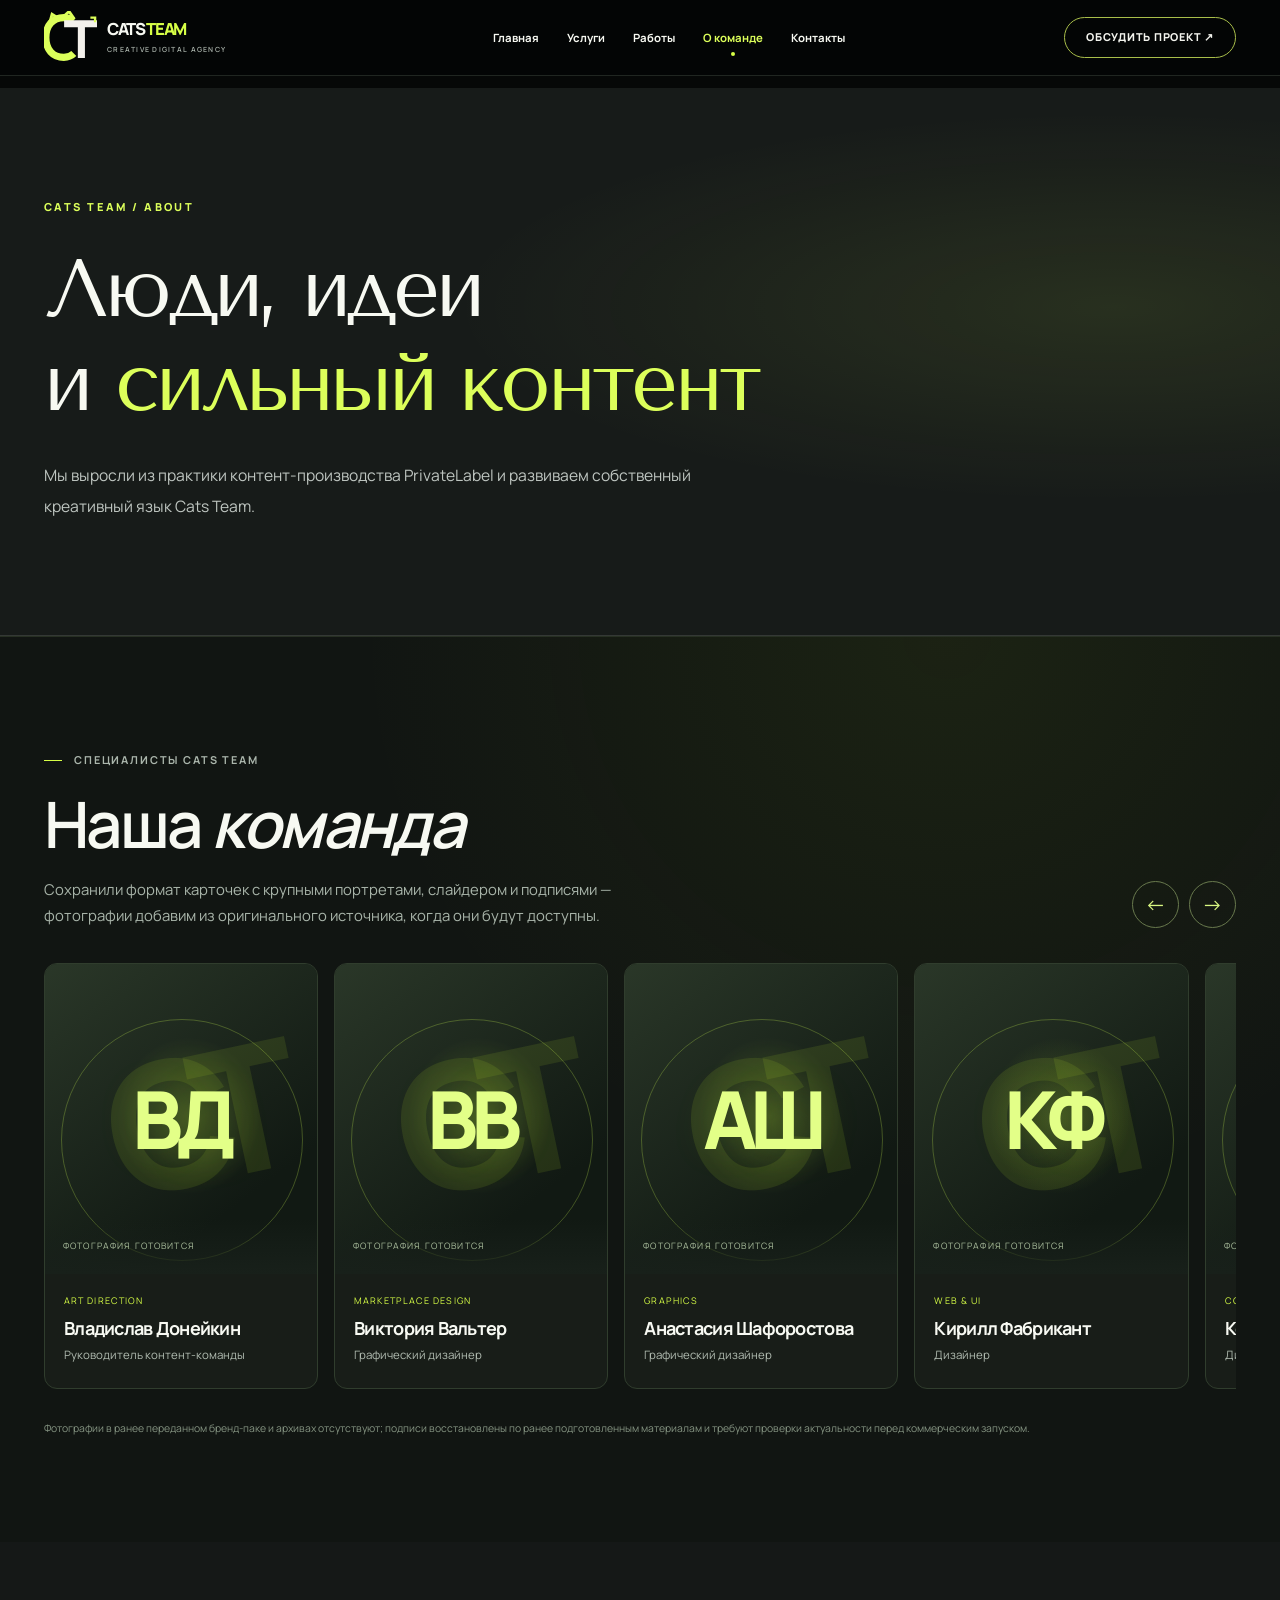
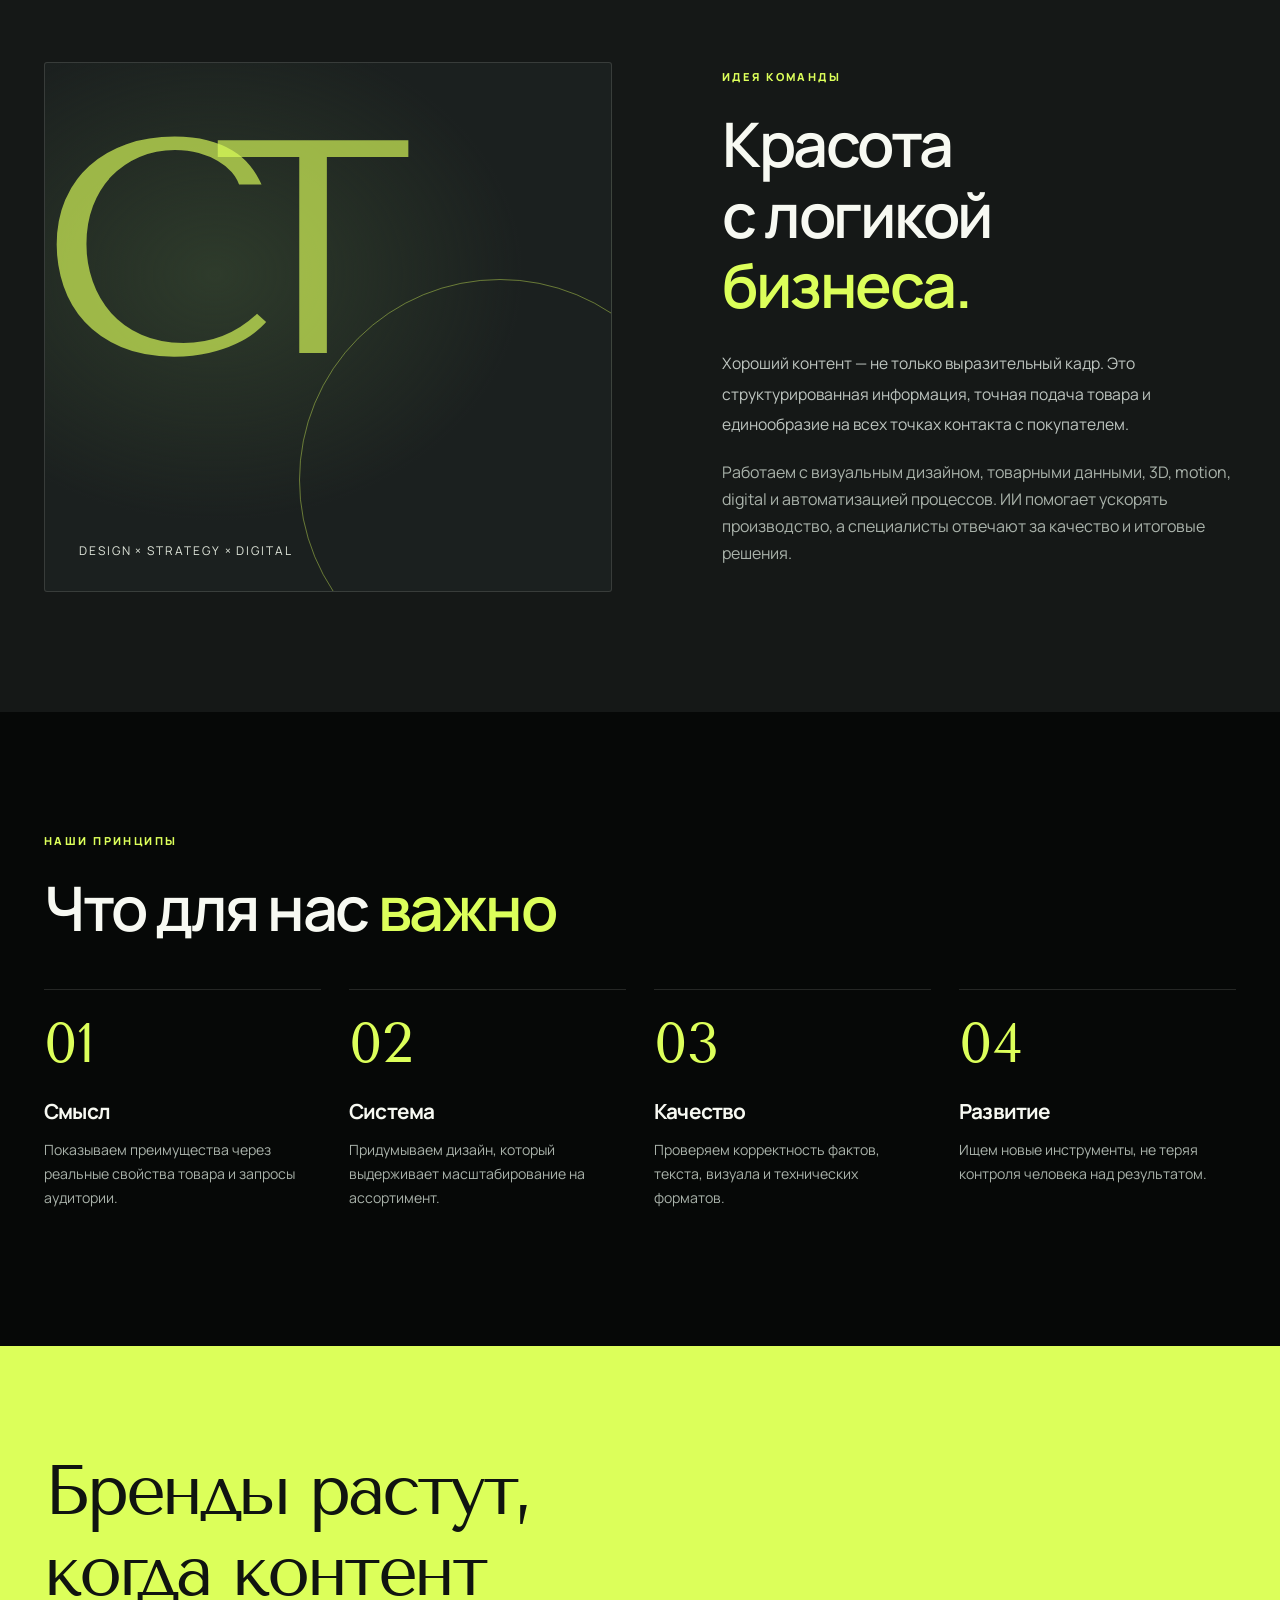
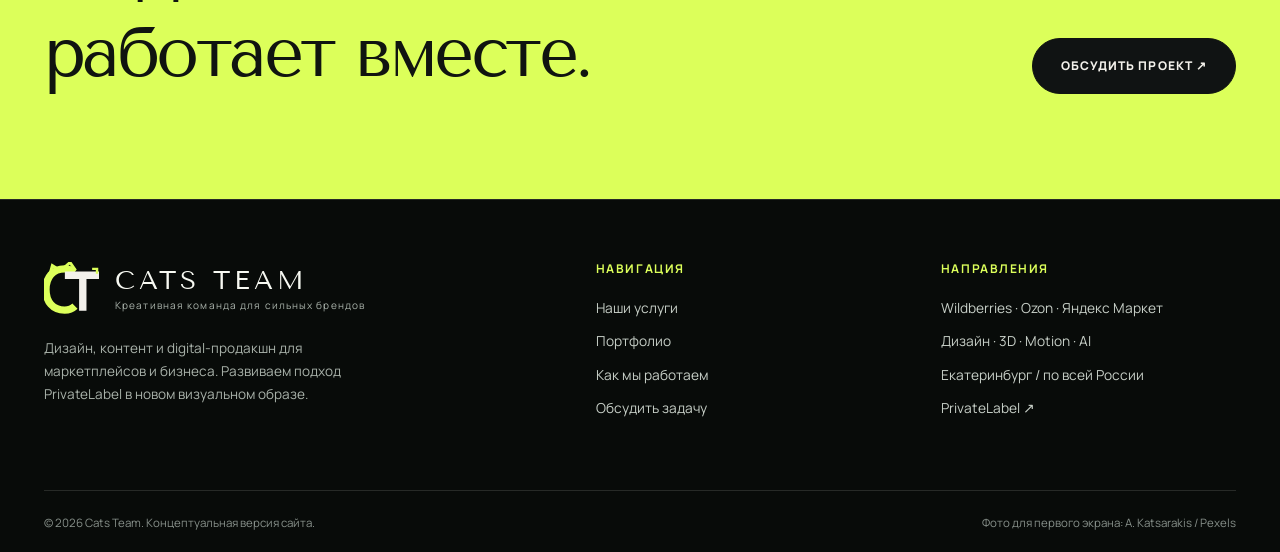
==== commit 94d29576: "Add large PrivateLabel-inspired team carousel to About page" ====
--- a/about.html
+++ b/about.html
@@ -7,12 +7,12 @@
 </head><body>
 <a class="skip-link" href="#main">К основному содержимому</a>
 <header class="site-header"><div class="container header-inner">
-<a class="brand" href="index.html" aria-label="Cats Team — на главную"><img src="assets/ct-mark.svg" alt=""><span class="brand-word">Cats Team<small>Creative Digital Agency</small></span></a>
+<a class="brand" href="index.html" aria-label="Cats Team — на главную"><img src="assets/ct-mark.svg" alt=""><span class="brand-word ref-wordmark">CATS <em>TEAM</em><small>Creative Digital Agency</small></span></a>
 <nav class="site-nav" aria-label="Главное меню"><a href="index.html">Главная</a><a href="services.html">Услуги</a><a href="cases.html">Работы</a><a href="about.html" aria-current="page">О команде</a><a href="contacts.html">Контакты</a></nav>
 <a class="header-contact" href="contacts.html#brief">Обсудить проект ↗</a>
 <button class="menu-toggle" type="button" aria-label="Открыть меню" aria-expanded="false">☰</button>
 </div></header>
-<main id="main" class="inner-page"><section class="page-hero"><div class="container"><p class="eyebrow">Cats Team / About</p><h1>Люди, идеи<br>и <span class="text-lime">сильный контент</span></h1><p class="lead">Мы выросли из практики контент-производства PrivateLabel и развиваем собственный креативный язык Cats Team.</p></div></section><section class="section intro"><div class="container intro-grid"><div class="intro-visual"><div class="intro-monogram">CT</div><div class="stamp">Design × Strategy × Digital</div></div><div><p class="eyebrow">Идея команды</p><h2>Красота<br>с логикой<br><span class="text-lime">бизнеса.</span></h2><p class="lead">Хороший контент — не только выразительный кадр. Это структурированная информация, точная подача товара и единообразие на всех точках контакта с покупателем.</p><p>Работаем с визуальным дизайном, товарными данными, 3D, motion, digital и автоматизацией процессов. ИИ помогает ускорять производство, а специалисты отвечают за качество и итоговые решения.</p></div></div></section><section class="section"><div class="container"><p class="eyebrow">Наши принципы</p><h2 style="margin-bottom:45px">Что для нас <span class="text-lime">важно</span></h2><div class="process-grid"><div class="process-step"><span class="step-no">01</span><h3>Смысл</h3><p>Показываем преимущества через реальные свойства товара и запросы аудитории.</p></div><div class="process-step"><span class="step-no">02</span><h3>Система</h3><p>Придумываем дизайн, который выдерживает масштабирование на ассортимент.</p></div><div class="process-step"><span class="step-no">03</span><h3>Качество</h3><p>Проверяем корректность фактов, текста, визуала и технических форматов.</p></div><div class="process-step"><span class="step-no">04</span><h3>Развитие</h3><p>Ищем новые инструменты, не теряя контроля человека над результатом.</p></div></div></div></section><section class="quote-band"><div class="container"><div><h2>Бренды растут,<br>когда контент<br>работает вместе.</h2></div><div><a class="btn btn-dark" href="contacts.html#brief">Обсудить проект ↗</a></div></div></section></main>
+<main id="main" class="inner-page"><section class="page-hero"><div class="container"><p class="eyebrow">Cats Team / About</p><h1>Люди, идеи<br>и <span class="text-lime">сильный контент</span></h1><p class="lead">Мы выросли из практики контент-производства PrivateLabel и развиваем собственный креативный язык Cats Team.</p></div></section><section class="ref-team-sec" id="team"><div class="container"><div class="ref-team-heading"><div><span class="ref-kicker"><i></i> Специалисты Cats Team</span><h2>Наша <em>команда</em></h2><p>Сохранили формат карточек с крупными портретами, слайдером и подписями — фотографии добавим из оригинального источника, когда они будут доступны.</p></div><div class="ref-team-controls"><button class="ref-team-arrow" type="button" data-team-left aria-label="Предыдущие сотрудники">←</button><button class="ref-team-arrow" type="button" data-team-right aria-label="Следующие сотрудники">→</button></div></div><div class="ref-team-track" id="team-track" tabindex="0"><article class="ref-person"><div class="ref-person-photo"><span class="ref-person-bg">CT</span><span class="ref-initials">ВД</span><small>Фотография готовится</small></div><div class="ref-person-caption"><small>Art Direction</small><h3>Владислав Донейкин</h3><p>Руководитель контент-команды</p></div></article><article class="ref-person"><div class="ref-person-photo"><span class="ref-person-bg">CT</span><span class="ref-initials">ВВ</span><small>Фотография готовится</small></div><div class="ref-person-caption"><small>Marketplace Design</small><h3>Виктория Вальтер</h3><p>Графический дизайнер</p></div></article><article class="ref-person"><div class="ref-person-photo"><span class="ref-person-bg">CT</span><span class="ref-initials">АШ</span><small>Фотография готовится</small></div><div class="ref-person-caption"><small>Graphics</small><h3>Анастасия Шафоростова</h3><p>Графический дизайнер</p></div></article><article class="ref-person"><div class="ref-person-photo"><span class="ref-person-bg">CT</span><span class="ref-initials">КФ</span><small>Фотография готовится</small></div><div class="ref-person-caption"><small>Web & UI</small><h3>Кирилл Фабрикант</h3><p>Дизайнер</p></div></article><article class="ref-person"><div class="ref-person-photo"><span class="ref-person-bg">CT</span><span class="ref-initials">КД</span><small>Фотография готовится</small></div><div class="ref-person-caption"><small>Concept</small><h3>Ксения Дуплева</h3><p>Дизайнер</p></div></article><article class="ref-person"><div class="ref-person-photo"><span class="ref-person-bg">CT</span><span class="ref-initials">РС</span><small>Фотография готовится</small></div><div class="ref-person-caption"><small>3D & Motion</small><h3>Руслан Свердловский</h3><p>Motion-дизайнер</p></div></article><article class="ref-person"><div class="ref-person-photo"><span class="ref-person-bg">CT</span><span class="ref-initials">ЛК</span><small>Фотография готовится</small></div><div class="ref-person-caption"><small>Design & Production</small><h3>Любовь Канны</h3><p>Графический дизайнер</p></div></article><article class="ref-person"><div class="ref-person-photo"><span class="ref-person-bg">CT</span><span class="ref-initials">ЕС</span><small>Фотография готовится</small></div><div class="ref-person-caption"><small>Catalog & Content</small><h3>Екатерина Самокатова</h3><p>Контент-менеджер</p></div></article></div><p class="ref-team-disclaimer">Фотографии в ранее переданном бренд-паке и архивах отсутствуют; подписи восстановлены по ранее подготовленным материалам и требуют проверки актуальности перед коммерческим запуском.</p></div></section><section class="section intro"><div class="container intro-grid"><div class="intro-visual"><div class="intro-monogram">CT</div><div class="stamp">Design × Strategy × Digital</div></div><div><p class="eyebrow">Идея команды</p><h2>Красота<br>с логикой<br><span class="text-lime">бизнеса.</span></h2><p class="lead">Хороший контент — не только выразительный кадр. Это структурированная информация, точная подача товара и единообразие на всех точках контакта с покупателем.</p><p>Работаем с визуальным дизайном, товарными данными, 3D, motion, digital и автоматизацией процессов. ИИ помогает ускорять производство, а специалисты отвечают за качество и итоговые решения.</p></div></div></section><section class="section"><div class="container"><p class="eyebrow">Наши принципы</p><h2 style="margin-bottom:45px">Что для нас <span class="text-lime">важно</span></h2><div class="process-grid"><div class="process-step"><span class="step-no">01</span><h3>Смысл</h3><p>Показываем преимущества через реальные свойства товара и запросы аудитории.</p></div><div class="process-step"><span class="step-no">02</span><h3>Система</h3><p>Придумываем дизайн, который выдерживает масштабирование на ассортимент.</p></div><div class="process-step"><span class="step-no">03</span><h3>Качество</h3><p>Проверяем корректность фактов, текста, визуала и технических форматов.</p></div><div class="process-step"><span class="step-no">04</span><h3>Развитие</h3><p>Ищем новые инструменты, не теряя контроля человека над результатом.</p></div></div></div></section><section class="quote-band"><div class="container"><div><h2>Бренды растут,<br>когда контент<br>работает вместе.</h2></div><div><a class="btn btn-dark" href="contacts.html#brief">Обсудить проект ↗</a></div></div></section></main>
 <footer class="site-footer"><div class="container">
 <div class="footer-grid">
 <div><a class="footer-brand" href="index.html"><img src="assets/ct-mark.svg" alt=""><span><strong>Cats Team</strong><small>Креативная команда для сильных брендов</small></span></a><p>Дизайн, контент и digital-продакшн для маркетплейсов и бизнеса. Развиваем подход PrivateLabel в новом визуальном образе.</p></div>
--- a/css/styles.css
+++ b/css/styles.css
@@ -16,3 +16,48 @@
 @media(max-width:1150px){.site-nav{gap:17px}.header-contact{padding:10px 17px}.intro-grid{gap:55px}.hero h1{font-size:clamp(3.3rem,6.4vw,5.7rem)}}@media(max-width:900px){.container{width:calc(100% - 48px)}.site-header{height:76px}.header-inner{position:relative}.header-contact{display:none}.menu-toggle{display:flex}.site-nav{position:absolute;top:75px;left:-24px;right:-24px;display:none;flex-direction:column;align-items:stretch;gap:0;padding:18px 24px 23px;background:#111615;border:1px solid var(--border)}.site-nav.open{display:flex}.site-nav a{padding:14px 5px;font-size:.84rem}.hero{min-height:750px;height:auto}.hero-content{padding-top:170px;padding-bottom:180px}.hero-image{inset:0 0 0 25%}.hero:after{background:linear-gradient(90deg,rgba(8,10,10,.98),rgba(8,10,10,.69) 62%,rgba(8,10,10,.2)),linear-gradient(0deg,#090b0b,transparent 35%)}.intro-grid,.faq-grid,.contact-grid,.content-grid{grid-template-columns:1fr;gap:45px}.intro-visual{min-height:360px}.services-grid,.packages-grid,.work-grid{grid-template-columns:repeat(2,1fr)}.process-grid{grid-template-columns:repeat(2,1fr)}.footer-grid{grid-template-columns:1fr 1fr}.footer-grid>div:first-child{grid-column:1/-1}.quote-band .container{display:block}.quote-band p{max-width:540px;margin:25px 0}.page-hero{padding:80px 0 70px}.inner-page{padding-top:76px}}
 @media(max-width:600px){.container{width:calc(100% - 36px)}.site-nav{left:-18px;right:-18px}.brand{min-width:auto}.brand img{width:38px;height:38px}.brand-word{font-size:.9rem}.brand-word small{font-size:.42rem}.hero{min-height:760px}.hero-content{padding-top:138px;padding-bottom:210px}.hero-image{inset:0;opacity:.52;background-position:56% center}.hero:after{background:linear-gradient(90deg,rgba(8,10,10,.9),rgba(8,10,10,.48)),linear-gradient(0deg,#0c0e0d,transparent 50%)}.hero h1{font-size:clamp(2.85rem,11vw,4.3rem)}.hero-meta{bottom:28px;left:18px;right:18px;align-items:center}.hero-meta>span{display:none}.hero-index{font-size:.6rem}.hero .lead{font-size:.93rem}.hero .btn-row{gap:10px}.btn{min-height:51px;padding:0 18px;font-size:.67rem;gap:10px}.section,.contact-section{padding:76px 0}.section-title-row{display:block;margin-bottom:34px}.section-title-row .section-text{margin-top:22px}.intro-visual{min-height:290px;padding:20px}.intro-monogram{font-size:11rem}.services-grid,.packages-grid,.work-grid,.process-grid,.services-detail,.about-stats{grid-template-columns:1fr}.service-card{min-height:260px}.service-card .number{margin-bottom:37px}.work-cover{height:300px}.quote-band{padding:72px 0}.quote-band h2{font-size:2.55rem}.brief-form{padding:25px 20px}.footer-grid{grid-template-columns:1fr}.footer-grid>div:first-child{grid-column:auto}.page-hero h1{font-size:3rem}.page-hero{padding:75px 0}.detail-block{padding:26px;min-height:230px}.detail-block .number{margin-bottom:30px}.contact-grid{gap:35px}}
 @media(prefers-reduced-motion:reduce){*,*:before,*:after{animation:none!important;scroll-behavior:auto!important;transition:none!important}}
+
+
+/* Cats Team 4.0 — approved neon-black reference layout */
+:root{--ref-lime:#d7ff46;--ref-white:#f7f9f2;--ref-black:#070909;--ref-border:rgba(231,248,213,.13)}
+body{background:#060807;color:var(--ref-white)}
+.ref-site{background:#060807}.ref-site h1,.ref-site h2,.ref-site h3{font-family:Manrope,Arial,sans-serif;font-weight:800;letter-spacing:-.047em}
+.ref-site em{color:var(--ref-lime);font-style:normal}
+.site-header{height:76px;background:rgba(4,6,6,.94);border-color:#202621}
+.header-inner{gap:18px}.brand{gap:10px;min-width:230px}.brand img{width:53px;height:53px}.ref-wordmark{font:800 1.04rem/1.1 Manrope,Arial,sans-serif;letter-spacing:-.08em;white-space:nowrap}.ref-wordmark em{color:var(--ref-lime);font-style:normal}.ref-wordmark small{font:600 .44rem/1.8 Manrope,sans-serif;letter-spacing:.18em;white-space:nowrap}
+.site-nav a{font-size:.71rem;letter-spacing:0;text-transform:none}.site-nav{gap:28px}.site-nav a[aria-current=page]{position:relative}.site-nav a[aria-current=page]:after{content:'';width:4px;height:4px;border-radius:50%;background:var(--ref-lime);position:absolute;left:calc(50% - 2px);bottom:-9px}
+.header-contact{border-color:#a8be4a;color:#f2f3ed;padding:10px 21px;border-radius:999px}.header-contact:hover{background:var(--ref-lime);color:#111}
+.ref-site>.ref-hero{margin-top:76px}.ref-kicker{display:inline-flex;gap:12px;align-items:center;text-transform:uppercase;letter-spacing:.17em;font-size:.68rem;font-weight:700;color:#abb6ac}.ref-kicker>i,.ref-kicker>span:first-child{width:18px;height:1px;background:var(--ref-lime);display:inline-block;flex-shrink:0}
+.ref-hero{min-height:645px;position:relative;overflow:hidden;background:radial-gradient(ellipse at 70% 55%,#232b0e 0%,transparent 42%),#070908;border-bottom:1px solid #171d17}
+.ref-hero-in{position:relative;z-index:3;min-height:645px;display:flex;align-items:center;justify-content:space-between}.ref-hero-copy{position:relative;z-index:5;max-width:655px;padding:48px 0 40px}
+.ref-hero .ref-kicker{margin-bottom:25px}.ref-hero h1{font:800 clamp(2.9rem,4.75vw,5.45rem)/1.035 Manrope,Arial,sans-serif;color:white;letter-spacing:-.061em;margin:0 0 25px;text-wrap:balance}.ref-hero h1 em{white-space:nowrap;color:var(--ref-lime)}.ref-hero-copy>p{max-width:470px;font-size:1rem;line-height:1.75;color:#c9d0c5}
+.ref-hero-glow{position:absolute;z-index:1;inset:-180px -80px 0 45%;background:radial-gradient(ellipse at 45% 52%,rgba(179,235,38,.36),transparent 52%);filter:blur(25px);pointer-events:none}
+.ref-hero-art{position:absolute;z-index:2;right:max(-30px,calc((100% - 1390px)/2));top:0;bottom:0;width:min(66vw,960px);overflow:hidden;pointer-events:none}
+.ref-hero-art:after{content:'';position:absolute;z-index:4;inset:0;background:linear-gradient(90deg,#070908 0%,rgba(7,9,8,.95) 9%,rgba(7,9,8,.45) 30%,transparent 55%),linear-gradient(0deg,#070908 0%,transparent 30%);pointer-events:none}
+.ref-hero-art img{position:absolute;z-index:3;object-fit:cover;object-position:center 43%;width:80%;height:100%;right:0;top:0;opacity:.87;filter:grayscale(.64) contrast(1.32) brightness(.76)}
+.ref-monogram{position:absolute;z-index:2;right:-55px;top:-200px;font:900 42rem/.95 Manrope,sans-serif;letter-spacing:-.26em;color:#caff28;opacity:.78;transform:rotate(-8deg);text-shadow:0 0 100px rgba(207,255,49,.45);white-space:nowrap}
+.ref-orbit{z-index:4;position:absolute;left:58%;top:28%;width:150px;height:150px;border:1px solid rgba(226,255,95,.08);border-radius:50%;box-shadow:0 0 80px 18px rgba(219,255,66,.09)}
+.ref-scribble{font:italic 1.9rem/1.15 'Tenor Sans',serif;color:var(--ref-lime);position:absolute;z-index:5;right:0;top:36%;transform:rotate(-11deg);text-align:right;opacity:.75}
+.ref-actions{display:flex;align-items:center;gap:16px;flex-wrap:wrap;margin-top:28px}.ref-btn{border:1px solid rgba(221,243,128,.55);display:inline-flex;gap:24px;justify-content:center;align-items:center;padding:13px 27px;min-height:51px;border-radius:999px;color:#fff;font-size:.78rem;font-weight:800;line-height:1.3;white-space:nowrap;transition:.2s}.ref-btn b{font-size:1.15rem;font-weight:600}.ref-btn:hover{transform:translateY(-2px)}.ref-btn-solid{background:var(--ref-lime);color:#0d0e07;border-color:var(--ref-lime);box-shadow:0 0 40px rgba(196,251,44,.18)}.ref-btn-solid:hover{background:white;border-color:white}.ref-btn-outline{background:rgba(0,0,0,.42)}.ref-btn-outline:hover{color:var(--ref-lime)}.ref-play{border:1px solid #fff;width:27px;height:27px;border-radius:50%;display:flex;align-items:center;justify-content:center;font-size:.57rem;padding-left:2px}
+.ref-hero-foot{margin-top:45px;display:flex;align-items:center;gap:27px}.ref-hero-foot>div{padding-right:26px;border-right:1px solid rgba(255,255,255,.25)}.ref-hero-foot>div:last-child{border:0}.ref-hero-foot strong{display:block;font-size:.75rem;letter-spacing:.09em;color:#fff}.ref-hero-foot small{display:block;font-size:.64rem;color:#aab4a5}
+.ref-bento-section{padding:16px 0 0;background:#080b0a}.ref-bento-shell{display:grid;grid-template-columns:1.04fr repeat(4,1fr);gap:12px;border:1px solid #272c28;padding:17px;border-radius:22px;background:#0b0e0d;box-shadow:0 0 0 1px rgba(0,0,0,.85) inset}
+.ref-bento-head{padding:13px 9px;min-height:225px;display:flex;align-items:center}.ref-bento-head .ref-kicker{font-size:.61rem}.ref-bento-head h2{font-size:3rem;letter-spacing:-.05em;margin:11px 0 15px}.ref-bento-head p{max-width:250px;font-size:.82rem;line-height:1.7;color:#acb3ad}.ref-mini-btn{display:inline-flex;gap:22px;align-items:center;border:1px solid #b8cd59;border-radius:30px;padding:8px 16px;font-size:.72rem;font-weight:700;margin-top:10px}.ref-mini-btn:hover{background:var(--ref-lime);color:#111}.ref-mini-btn b{color:var(--ref-lime);font-size:1rem}.ref-mini-btn:hover b{color:#111}
+.ref-service{display:flex;min-height:225px;overflow:hidden;position:relative;border-radius:14px;border:1px solid #252b25;background:radial-gradient(ellipse at 74% 3%,rgba(218,255,68,.32),transparent 50%),linear-gradient(120deg,#191d1b,#0c0e0d);transition:.25s}.ref-service:hover,.ref-case:hover{border-color:rgba(217,255,52,.6);transform:translateY(-3px)}
+.ref-service:before{content:"";position:absolute;left:42%;right:-42%;top:-25%;height:190px;transform:rotate(-35deg);border:24px solid rgba(211,253,54,.28);filter:drop-shadow(10px 15px 30px rgba(226,255,29,.15))}
+.ref-service-infographic{background:radial-gradient(ellipse at 75% 20%,#495f24,transparent 55%),#181c1a}.ref-service-motion{background:radial-gradient(ellipse at 75% 20%,#6a811d,transparent 50%),#161c13}.ref-service-digital{background:radial-gradient(ellipse at 75% 25%,#516539,transparent 57%),#151817}
+.ref-service-motion:before{border-radius:50%;border-width:45px}.ref-service-digital:before{transform:rotate(12deg);border-left:0;border-top-width:12px;border-bottom-width:12px}
+.ref-srv-graphic{position:absolute;right:7%;top:4%;color:var(--ref-lime);font:300 5.8rem/1.1 Manrope,sans-serif;opacity:.65;transform:rotate(-13deg);filter:drop-shadow(0 3px 15px rgba(198,247,52,.3))}
+.ref-service-body{position:relative;z-index:2;padding:30px 15px 13px;width:100%;display:flex;flex-direction:column;justify-content:end;background:linear-gradient(0deg,rgba(2,4,3,.9),transparent 88%)}.ref-service h3{font-size:1.03rem;letter-spacing:-.04em;margin:0 0 6px}.ref-service p{font-size:.69rem;line-height:1.55;color:#d5dbd1;margin:0 0 11px;max-width:250px}.ref-circle-arrow{width:28px;height:28px;border:1px solid rgba(212,245,127,.56);color:#eaffad;display:inline-flex;align-items:center;justify-content:center;border-radius:50%;font-size:.95rem;flex-shrink:0}.ref-service .ref-circle-arrow{align-self:flex-start;margin-top:auto}
+.ref-case-sec{padding-top:12px;padding-bottom:25px}.ref-case-sec .ref-bento-shell{grid-template-columns:1.05fr repeat(3,1.34fr)}.ref-case{min-height:240px;position:relative;overflow:hidden;border:1px solid #252b25;border-radius:14px;background:radial-gradient(ellipse at 68% 40%,rgba(186,254,37,.24),transparent 52%),linear-gradient(125deg,#202624,#111514);padding:19px;display:flex;flex-direction:column;justify-content:end;transition:.25s}
+.ref-case:before{content:"";position:absolute;right:-10%;top:-10%;width:60%;height:80%;transform:rotate(18deg);background:linear-gradient(125deg,rgba(219,252,59,.02),rgba(219,252,59,.47) 55%,rgba(28,39,25,.4) 56%),#18211a;box-shadow:-12px 18px 30px rgba(0,0,0,.45)}.ref-case-digital:before{border:10px solid #303b39;border-radius:10px;background:linear-gradient(145deg,#294134,#0e1513);transform:perspective(430px) rotateY(-15deg) rotateZ(-10deg)}.ref-case-motion:before{border-radius:50%;width:55%;height:70%;background:radial-gradient(circle at 50% 50%,#060908 20%,#8ba734 37%,#18371b 52%,#152015 70%);filter:blur(.3px)}
+.ref-case-overline{position:relative;z-index:1;display:block;letter-spacing:.15em;font-size:.57rem;text-transform:uppercase;color:#b9c5b9;margin-bottom:auto}.ref-case h3{position:relative;z-index:1;font-size:1.3rem;margin:0 0 7px;max-width:85%}.ref-case p{position:relative;z-index:1;font-size:.75rem;max-width:260px;color:#bfc8be;margin-bottom:35px}.ref-case .ref-circle-arrow{position:absolute;bottom:16px;left:19px;z-index:2;width:36px;height:36px;font-size:1.15rem}.ref-case-number{position:absolute;right:18px;bottom:14px;font-size:1.8rem;color:rgba(255,255,255,.18)}
+.ref-about-sec{padding:98px 0;background:#0a0e0b;border-top:1px solid #161d15}.ref-about-grid{display:grid;grid-template-columns:1.2fr .8fr;gap:95px;align-items:center}.ref-about-grid h2{font-size:clamp(2.4rem,4vw,4.8rem);margin:25px 0 0;line-height:1.14}.ref-about-grid p{color:#c4cfc1;font-size:.97rem}.ref-text-link{display:inline-flex;align-items:center;gap:35px;color:var(--ref-lime);font-size:.79rem;font-weight:800;text-transform:uppercase;letter-spacing:.06em;border-bottom:1px solid #c6e94e;padding-bottom:9px;margin-top:14px}
+.ref-team-sec{padding:105px 0;background:radial-gradient(ellipse at 74% 0%,rgba(147,188,29,.08),transparent 44%),#111512;border-top:1px solid #273023}.ref-team-heading{display:flex;justify-content:space-between;align-items:end;gap:30px;margin-bottom:35px}.ref-team-heading h2{font-size:clamp(2.6rem,5vw,5rem);margin:17px 0}.ref-team-heading p{max-width:610px;margin:0;color:#a8b4a9;font-size:.93rem}.ref-team-controls{display:flex;gap:10px}.ref-team-arrow{width:47px;height:47px;border-radius:50%;border:1px solid #68794d;background:transparent;color:#d9f882;font-size:1.3rem}.ref-team-arrow:hover{background:var(--ref-lime);color:#121412}
+.ref-team-track{display:flex;gap:16px;overflow-x:auto;overscroll-behavior-x:contain;scroll-snap-type:x mandatory;scrollbar-width:thin;scrollbar-color:#7e9628 transparent;padding:0 0 19px}.ref-person{flex:0 0 clamp(220px,23%,300px);scroll-snap-align:start;background:#181d18;border:1px solid #303d2d;border-radius:13px;overflow:hidden;transition:border-color .2s}.ref-person:hover{border-color:#b8e646}.ref-person-photo{min-height:290px;height:310px;position:relative;display:flex;align-items:center;justify-content:center;background:radial-gradient(ellipse at 53% 49%,rgba(179,225,54,.24),transparent 35%),linear-gradient(143deg,#2a3728,#111913 75%);overflow:hidden}.ref-person-photo:before{content:"";position:absolute;width:240px;height:240px;border:1px solid rgba(206,251,81,.26);border-radius:50%;top:55px;left:calc(50% - 120px)}.ref-person-photo:after{content:"";position:absolute;z-index:2;inset:auto 0 0;height:55px;background:linear-gradient(0deg,#18201a,transparent)}.ref-person-bg{position:absolute;font:800 11rem/.8 Manrope,sans-serif;letter-spacing:-.25em;color:rgba(207,255,53,.1);transform:rotate(-12deg)}.ref-initials{font:800 5rem/1 Manrope,sans-serif;letter-spacing:-.09em;color:#e3ff88;text-shadow:0 0 42px rgba(191,255,68,.13);z-index:2}.ref-person-photo small{position:absolute;z-index:3;bottom:20px;left:18px;font-size:.55rem;color:#aabe9d;text-transform:uppercase;letter-spacing:.13em}.ref-person-caption{padding:19px 19px 23px}.ref-person-caption small{display:block;color:var(--ref-lime);text-transform:uppercase;letter-spacing:.12em;font-size:.57rem;margin-bottom:8px}.ref-person h3{font-size:1.13rem;line-height:1.25;margin-bottom:6px}.ref-person p{font-size:.72rem;margin:0;color:#b0bbb0}.ref-team-disclaimer{font-size:.65rem;color:#859482;margin:12px 0 0}
+.ref-workflow{padding:90px 0;background:#0b0f0b}.ref-workflow-top{display:flex;justify-content:space-between;gap:65px;align-items:center;margin:23px 0 50px}.ref-workflow-top h2{font-size:clamp(2.5rem,4.5vw,5rem)}.ref-workflow-top>p{max-width:410px;font-size:.94rem}.ref-workflow-grid{display:grid;grid-template-columns:repeat(4,1fr);gap:20px}.ref-workflow-grid>div{border-top:1px solid #6c813a;padding:25px 12px 0 0}.ref-workflow-grid b{font-size:2.55rem;font-weight:700;color:var(--ref-lime)}.ref-workflow-grid h3{font-size:1.07rem;margin:23px 0 11px}.ref-workflow-grid p{font-size:.76rem}
+.ref-more{padding:95px 0;background:#121813}.ref-more-title h2{margin:20px 0 35px;font-size:clamp(2.5rem,4vw,4.7rem)}.ref-more-cards{display:grid;grid-template-columns:1fr 1fr;gap:16px}.ref-more-card{display:flex;align-items:center;gap:23px;padding:26px;min-height:160px;background:linear-gradient(105deg,#1d2920,#142018);border:1px solid #344332;border-radius:14px}.ref-more-card:hover{border-color:var(--ref-lime)}.ref-more-card>b{font-size:2.7rem;color:var(--ref-lime)}.ref-more-card h3{font-size:1.25rem}.ref-more-card p{font-size:.76rem;margin:7px 0 0}.ref-more-card>span{margin-left:auto;color:var(--ref-lime);font-size:1.6rem}
+.ref-final{background:var(--ref-lime);padding:86px 0;color:#101510}.ref-final .ref-kicker,.ref-final .ref-kicker i{color:#253116;border-color:#253116}.ref-final .ref-kicker i{background:#253116}.ref-final-inner{display:flex;justify-content:space-between;align-items:end;gap:35px}.ref-final h2{font-size:clamp(3rem,5.8vw,6.2rem);margin-top:15px}.ref-final h2 em{color:#475d19}.ref-final .ref-btn-solid{background:#111510;color:#fff;border-color:#111510}.ref-final .ref-btn-solid:hover{background:#304118}
+.site-footer{background:#080b09}
+@media(max-width:1200px){.ref-bento-shell{grid-template-columns:repeat(4,1fr)}.ref-bento-head{grid-column:1/-1;min-height:140px}.ref-bento-head h2{font-size:2.5rem}.ref-case-sec .ref-bento-shell{grid-template-columns:repeat(3,1fr)}.ref-hero h1{font-size:clamp(3rem,5vw,4.8rem)}.ref-hero-copy{max-width:610px}.ref-scribble{display:none}}
+@media(max-width:940px){.site-header{height:76px}.ref-site>.ref-hero{margin-top:76px}.ref-hero-art{width:82%;right:-20%}.ref-hero-art img{width:95%;opacity:.55}.ref-bento-shell{grid-template-columns:repeat(2,1fr)}.ref-case-sec .ref-bento-shell{grid-template-columns:repeat(2,1fr)}.ref-case-sec .ref-bento-head{grid-column:1/-1}.ref-about-grid{grid-template-columns:1fr;gap:25px}.ref-team .ref-person{flex-basis:40%}.ref-workflow-grid{grid-template-columns:repeat(2,1fr)}}
+@media(max-width:620px){.ref-hero,.ref-hero-in{min-height:700px}.ref-hero-copy{padding:65px 0 145px}.ref-hero h1{font-size:clamp(2.65rem,9.5vw,4.1rem);letter-spacing:-.066em}.ref-hero h1 em{white-space:normal}.ref-hero-art{right:-16%;width:125%;opacity:.48}.ref-hero-art img{height:85%;top:15%;opacity:.62;object-position:48% center}.ref-hero-art:after{background:linear-gradient(90deg,#070908 0%,rgba(7,9,8,.78) 40%,rgba(7,9,8,.25) 100%),linear-gradient(0deg,#070908 0%,transparent 47%)}.ref-monogram{font-size:24rem;top:5%;right:0}.ref-hero-foot{position:absolute;bottom:20px;left:0;right:0;gap:11px;margin:0;justify-content:space-between}.ref-hero-foot>div{padding-right:9px}.ref-hero-foot strong{font-size:.54rem}.ref-hero-foot small{font-size:.52rem}.ref-actions{gap:9px}.ref-btn{font-size:.65rem;gap:10px;padding:10px 17px}.ref-bento-shell{grid-template-columns:1fr 1fr;gap:9px;padding:11px;border-radius:17px}.ref-bento-head{grid-column:1/-1;min-height:148px;padding:10px}.ref-bento-head h2{font-size:2.5rem}.ref-service{min-height:220px}.ref-service-body{padding:12px}.ref-service h3{font-size:.95rem}.ref-service p{font-size:.63rem}.ref-srv-graphic{font-size:4rem}.ref-case-sec .ref-bento-shell{grid-template-columns:1fr}.ref-case-sec .ref-bento-head{grid-column:1}.ref-case{min-height:230px}.ref-about-sec,.ref-team-sec,.ref-workflow,.ref-more{padding:67px 0}.ref-about-grid h2{font-size:2.4rem}.ref-team-heading{display:flex;align-items:flex-end}.ref-team-heading h2{font-size:2.4rem}.ref-team-heading p{font-size:.75rem}.ref-team-arrow{width:37px;height:37px}.ref-team-track{margin-right:-18px}.ref-person{flex:0 0 75%}.ref-person-photo{height:270px;min-height:270px}.ref-workflow-top{display:block}.ref-workflow-grid{gap:14px}.ref-workflow-grid>div{padding-top:15px}.ref-workflow-grid h3{font-size:.92rem;margin-top:15px}.ref-workflow-grid p{font-size:.7rem}.ref-more-cards{grid-template-columns:1fr}.ref-final-inner{display:block}.ref-final .ref-btn{margin-top:27px}.ref-final h2{font-size:2.9rem}}
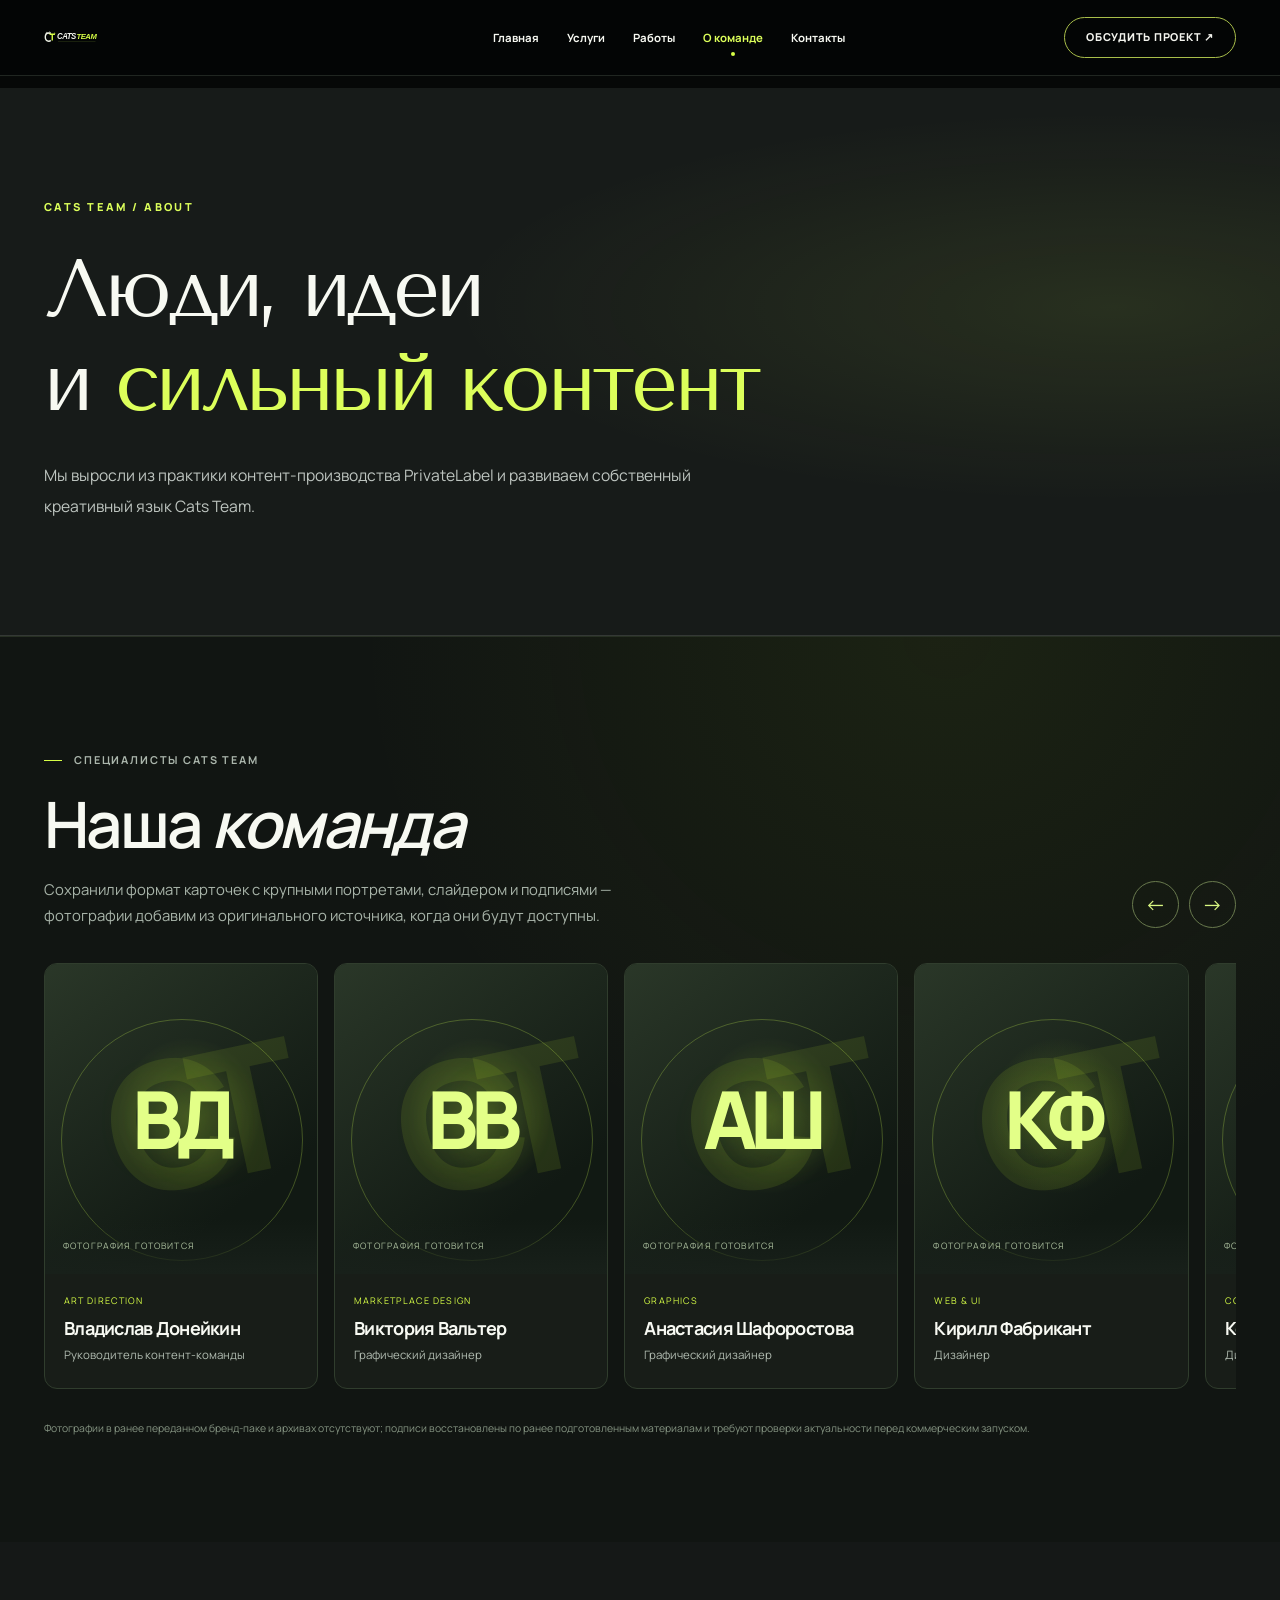
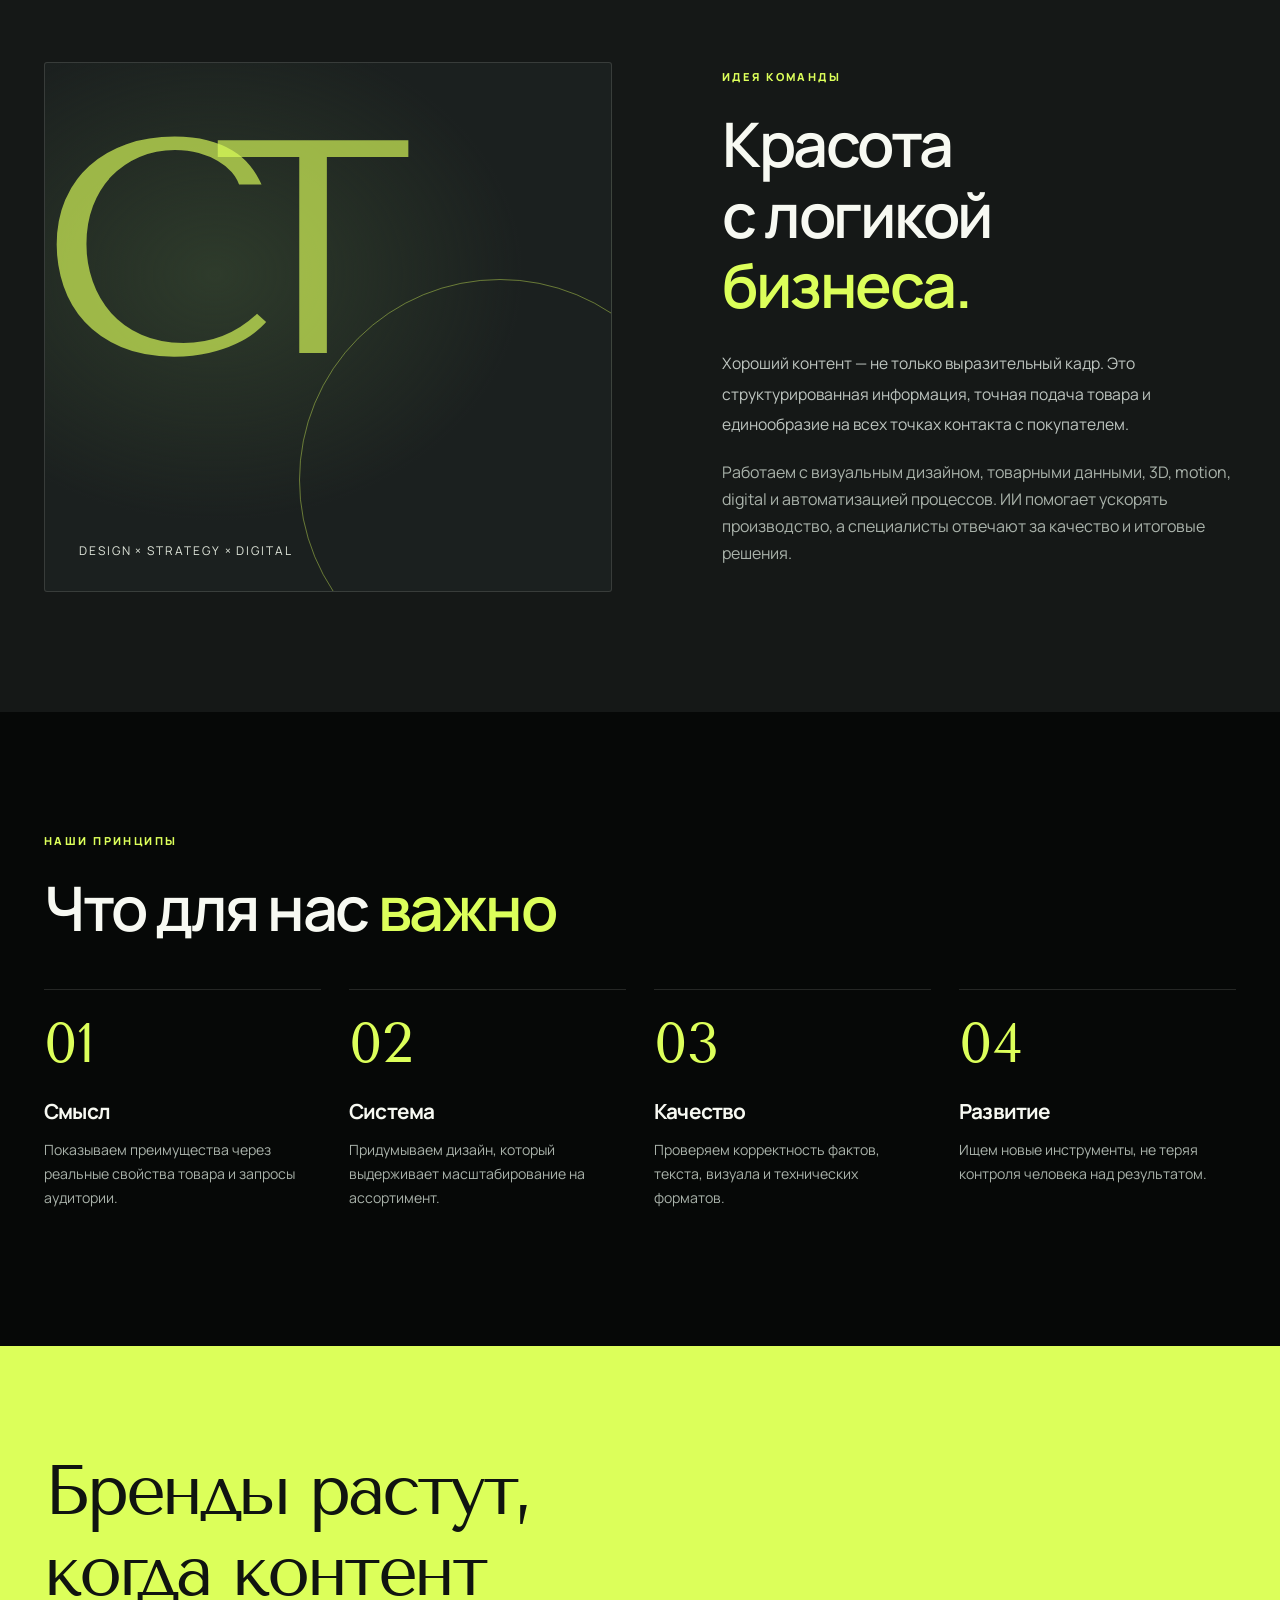
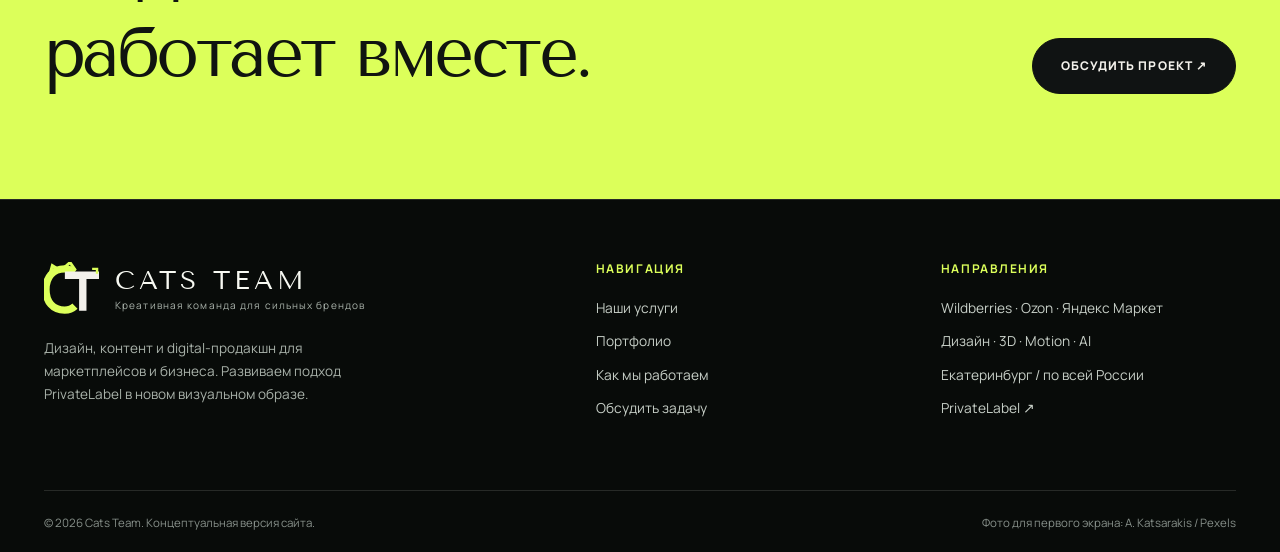
==== commit c6804a01: "Apply branded Cats Team wordmark consistently on about.html" ====
--- a/about.html
+++ b/about.html
@@ -7,7 +7,7 @@
 </head><body>
 <a class="skip-link" href="#main">К основному содержимому</a>
 <header class="site-header"><div class="container header-inner">
-<a class="brand" href="index.html" aria-label="Cats Team — на главную"><img src="assets/ct-mark.svg" alt=""><span class="brand-word ref-wordmark">CATS <em>TEAM</em><small>Creative Digital Agency</small></span></a>
+<a class="brand ref-brand" href="index.html" aria-label="Cats Team — на главную"><img src="assets/cats-team-wordmark.svg" alt="Cats Team" width="240" height="65"></a>
 <nav class="site-nav" aria-label="Главное меню"><a href="index.html">Главная</a><a href="services.html">Услуги</a><a href="cases.html">Работы</a><a href="about.html" aria-current="page">О команде</a><a href="contacts.html">Контакты</a></nav>
 <a class="header-contact" href="contacts.html#brief">Обсудить проект ↗</a>
 <button class="menu-toggle" type="button" aria-label="Открыть меню" aria-expanded="false">☰</button>
--- a/css/styles.css
+++ b/css/styles.css
@@ -61,3 +61,26 @@
 @media(max-width:1200px){.ref-bento-shell{grid-template-columns:repeat(4,1fr)}.ref-bento-head{grid-column:1/-1;min-height:140px}.ref-bento-head h2{font-size:2.5rem}.ref-case-sec .ref-bento-shell{grid-template-columns:repeat(3,1fr)}.ref-hero h1{font-size:clamp(3rem,5vw,4.8rem)}.ref-hero-copy{max-width:610px}.ref-scribble{display:none}}
 @media(max-width:940px){.site-header{height:76px}.ref-site>.ref-hero{margin-top:76px}.ref-hero-art{width:82%;right:-20%}.ref-hero-art img{width:95%;opacity:.55}.ref-bento-shell{grid-template-columns:repeat(2,1fr)}.ref-case-sec .ref-bento-shell{grid-template-columns:repeat(2,1fr)}.ref-case-sec .ref-bento-head{grid-column:1/-1}.ref-about-grid{grid-template-columns:1fr;gap:25px}.ref-team .ref-person{flex-basis:40%}.ref-workflow-grid{grid-template-columns:repeat(2,1fr)}}
 @media(max-width:620px){.ref-hero,.ref-hero-in{min-height:700px}.ref-hero-copy{padding:65px 0 145px}.ref-hero h1{font-size:clamp(2.65rem,9.5vw,4.1rem);letter-spacing:-.066em}.ref-hero h1 em{white-space:normal}.ref-hero-art{right:-16%;width:125%;opacity:.48}.ref-hero-art img{height:85%;top:15%;opacity:.62;object-position:48% center}.ref-hero-art:after{background:linear-gradient(90deg,#070908 0%,rgba(7,9,8,.78) 40%,rgba(7,9,8,.25) 100%),linear-gradient(0deg,#070908 0%,transparent 47%)}.ref-monogram{font-size:24rem;top:5%;right:0}.ref-hero-foot{position:absolute;bottom:20px;left:0;right:0;gap:11px;margin:0;justify-content:space-between}.ref-hero-foot>div{padding-right:9px}.ref-hero-foot strong{font-size:.54rem}.ref-hero-foot small{font-size:.52rem}.ref-actions{gap:9px}.ref-btn{font-size:.65rem;gap:10px;padding:10px 17px}.ref-bento-shell{grid-template-columns:1fr 1fr;gap:9px;padding:11px;border-radius:17px}.ref-bento-head{grid-column:1/-1;min-height:148px;padding:10px}.ref-bento-head h2{font-size:2.5rem}.ref-service{min-height:220px}.ref-service-body{padding:12px}.ref-service h3{font-size:.95rem}.ref-service p{font-size:.63rem}.ref-srv-graphic{font-size:4rem}.ref-case-sec .ref-bento-shell{grid-template-columns:1fr}.ref-case-sec .ref-bento-head{grid-column:1}.ref-case{min-height:230px}.ref-about-sec,.ref-team-sec,.ref-workflow,.ref-more{padding:67px 0}.ref-about-grid h2{font-size:2.4rem}.ref-team-heading{display:flex;align-items:flex-end}.ref-team-heading h2{font-size:2.4rem}.ref-team-heading p{font-size:.75rem}.ref-team-arrow{width:37px;height:37px}.ref-team-track{margin-right:-18px}.ref-person{flex:0 0 75%}.ref-person-photo{height:270px;min-height:270px}.ref-workflow-top{display:block}.ref-workflow-grid{gap:14px}.ref-workflow-grid>div{padding-top:15px}.ref-workflow-grid h3{font-size:.92rem;margin-top:15px}.ref-workflow-grid p{font-size:.7rem}.ref-more-cards{grid-template-columns:1fr}.ref-final-inner{display:block}.ref-final .ref-btn{margin-top:27px}.ref-final h2{font-size:2.9rem}}
+
+
+/* Portfolio index with grounded archival project titles */
+.ref-archive-section{padding:75px 0 100px;background:#0b0e0c}
+.ref-archive-note{color:#b4c0b1;background:#182119;border-left:2px solid var(--ref-lime);padding:16px 18px;font-size:.8rem;max-width:1040px;line-height:1.65;margin-bottom:35px}
+.ref-archive-grid{display:grid;grid-template-columns:repeat(3,1fr);gap:17px}
+.ref-archive-case{background:#161b18;border:1px solid rgba(205,250,145,.15);border-radius:16px;overflow:hidden;transition:.25s}
+.ref-archive-case:hover{border-color:rgba(201,248,49,.55);transform:translateY(-3px)}
+.ref-archive-case[hidden]{display:none}
+.ref-ac-preview{height:260px;position:relative;overflow:hidden;display:flex;align-items:center;justify-content:center;background:radial-gradient(circle at 63% 40%,#74922e,#273c22 29%,#10170f 65%)}
+.ref-ac-preview:before{content:"";position:absolute;width:72%;height:75%;border:1px solid rgba(224,255,100,.42);border-radius:18%;transform:perspective(500px) rotateY(-30deg) rotateZ(-13deg);box-shadow:20px 24px 45px #0b110a, inset 0 0 45px rgba(171,245,19,.2)}
+.ref-ac-preview:after{content:"";position:absolute;width:78%;height:30%;top:10%;right:-20%;background:linear-gradient(100deg,transparent,#b3f527,transparent);transform:rotate(-34deg);opacity:.32}
+.ref-ac-tag{position:absolute;z-index:3;left:22px;top:20px;font-size:.6rem;text-transform:uppercase;letter-spacing:.17em;font-weight:800;color:#e6f5d8}
+.ref-ac-word{position:relative;z-index:2;font:800 clamp(1.7rem,3.2vw,3.5rem)/1 Manrope,Arial,sans-serif;letter-spacing:-.07em;text-transform:uppercase;text-shadow:0 8px 25px rgba(0,0,0,.75);text-align:center;color:#f4ffe4;transform:rotate(-7deg);max-width:85%;overflow-wrap:anywhere}
+.ref-ac-num{position:absolute;bottom:18px;right:19px;z-index:3;color:#d1eea7;font-size:.68rem;letter-spacing:.14em}
+.ref-ac-1 .ref-ac-preview{background:radial-gradient(circle at 30% 20%,#394656,#182127 50%,#0b1014)}
+.ref-ac-2 .ref-ac-preview{background:radial-gradient(circle at 60% 40%,#626e30,#1a2520 50%,#0a120d)}
+.ref-ac-3 .ref-ac-preview{background:radial-gradient(circle at 45% 50%,#4f4a4f,#25242b 50%,#15151a)}
+.ref-ac-info{padding:23px}.ref-ac-info h3{font-size:1.2rem}.ref-ac-info p{font-size:.83rem;margin:8px 0 16px}.ref-ac-info small{font-size:.65rem;color:var(--ref-lime);letter-spacing:.08em;text-transform:uppercase}
+.ref-archive-cta{margin-top:55px;padding:50px 0;border-top:1px solid #354035;display:flex;align-items:center;justify-content:space-between;gap:35px}
+.ref-archive-cta h2{font-size:clamp(2rem,4vw,4.2rem)}
+@media(max-width:920px){.ref-archive-grid{grid-template-columns:repeat(2,1fr)}}
+@media(max-width:620px){.ref-archive-grid{grid-template-columns:1fr}.ref-ac-preview{height:270px}.ref-archive-cta{display:block}.ref-archive-cta .ref-btn{margin-top:22px}}
